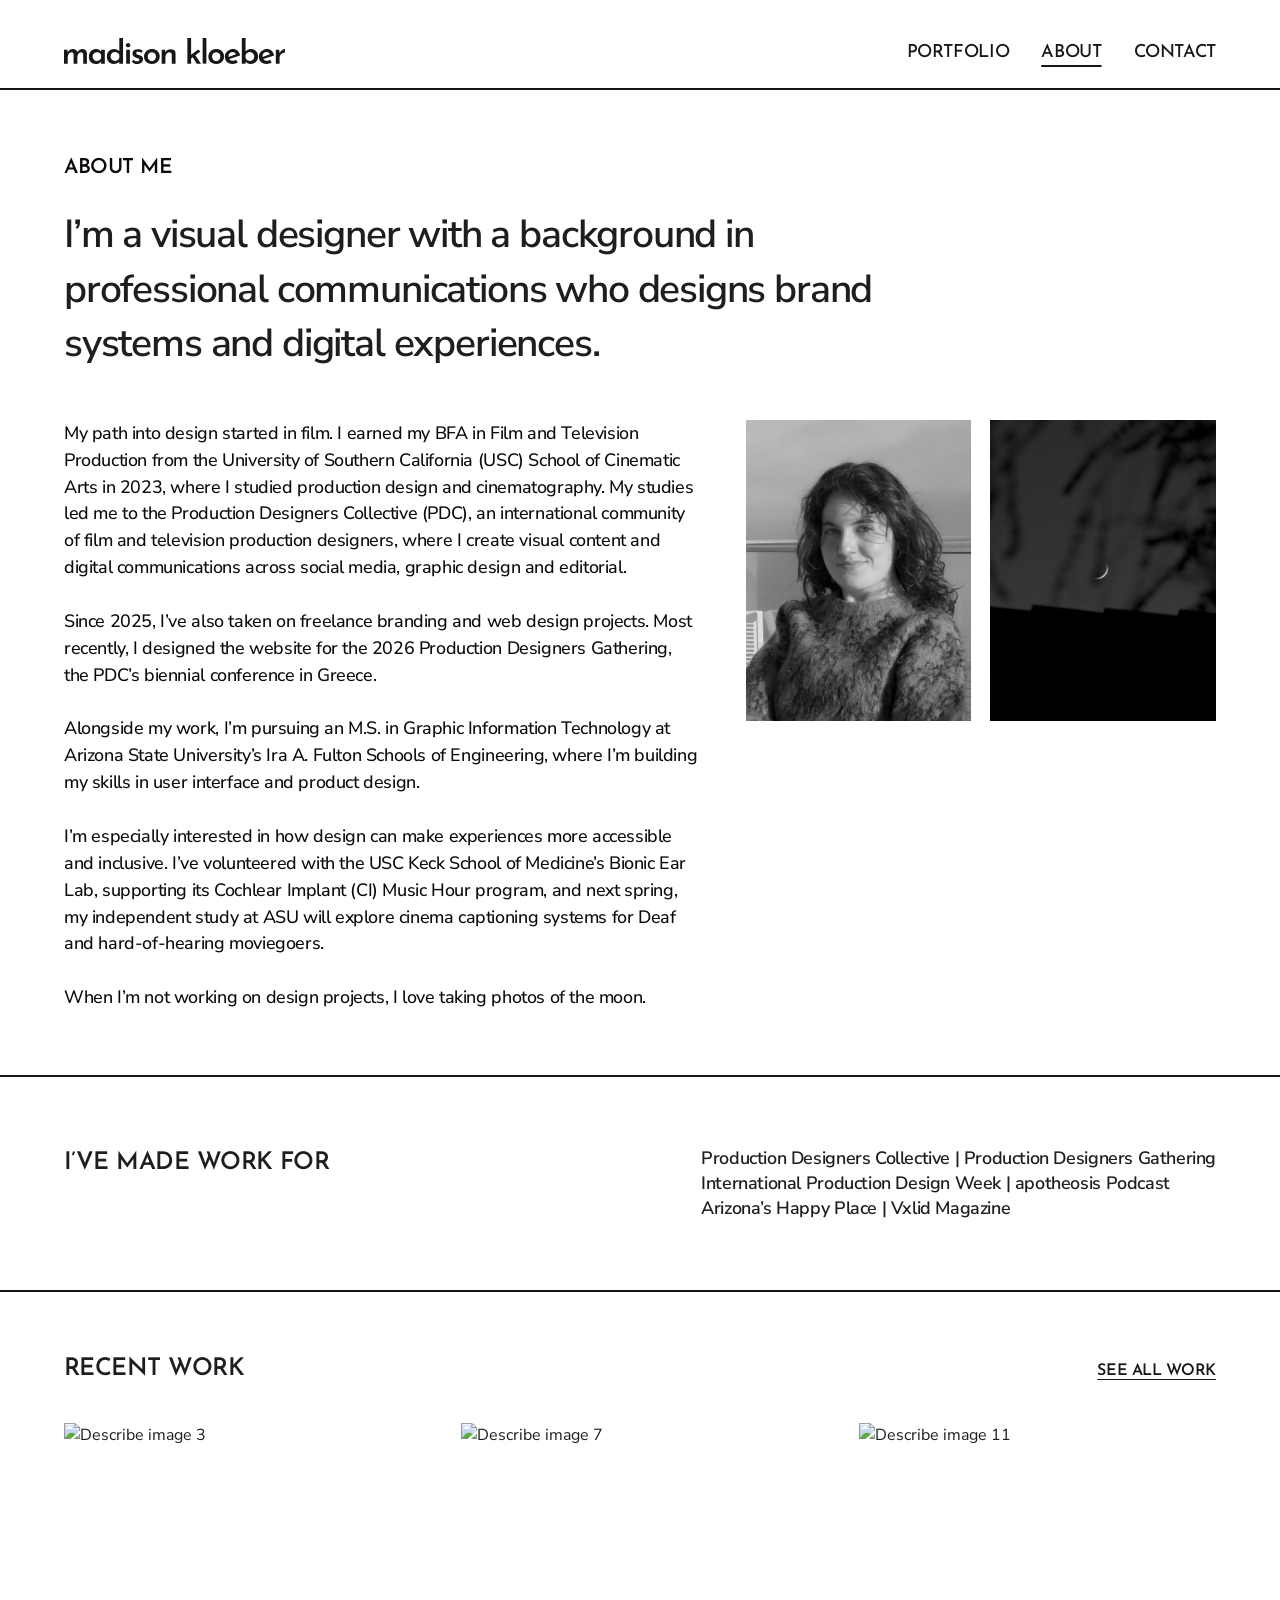
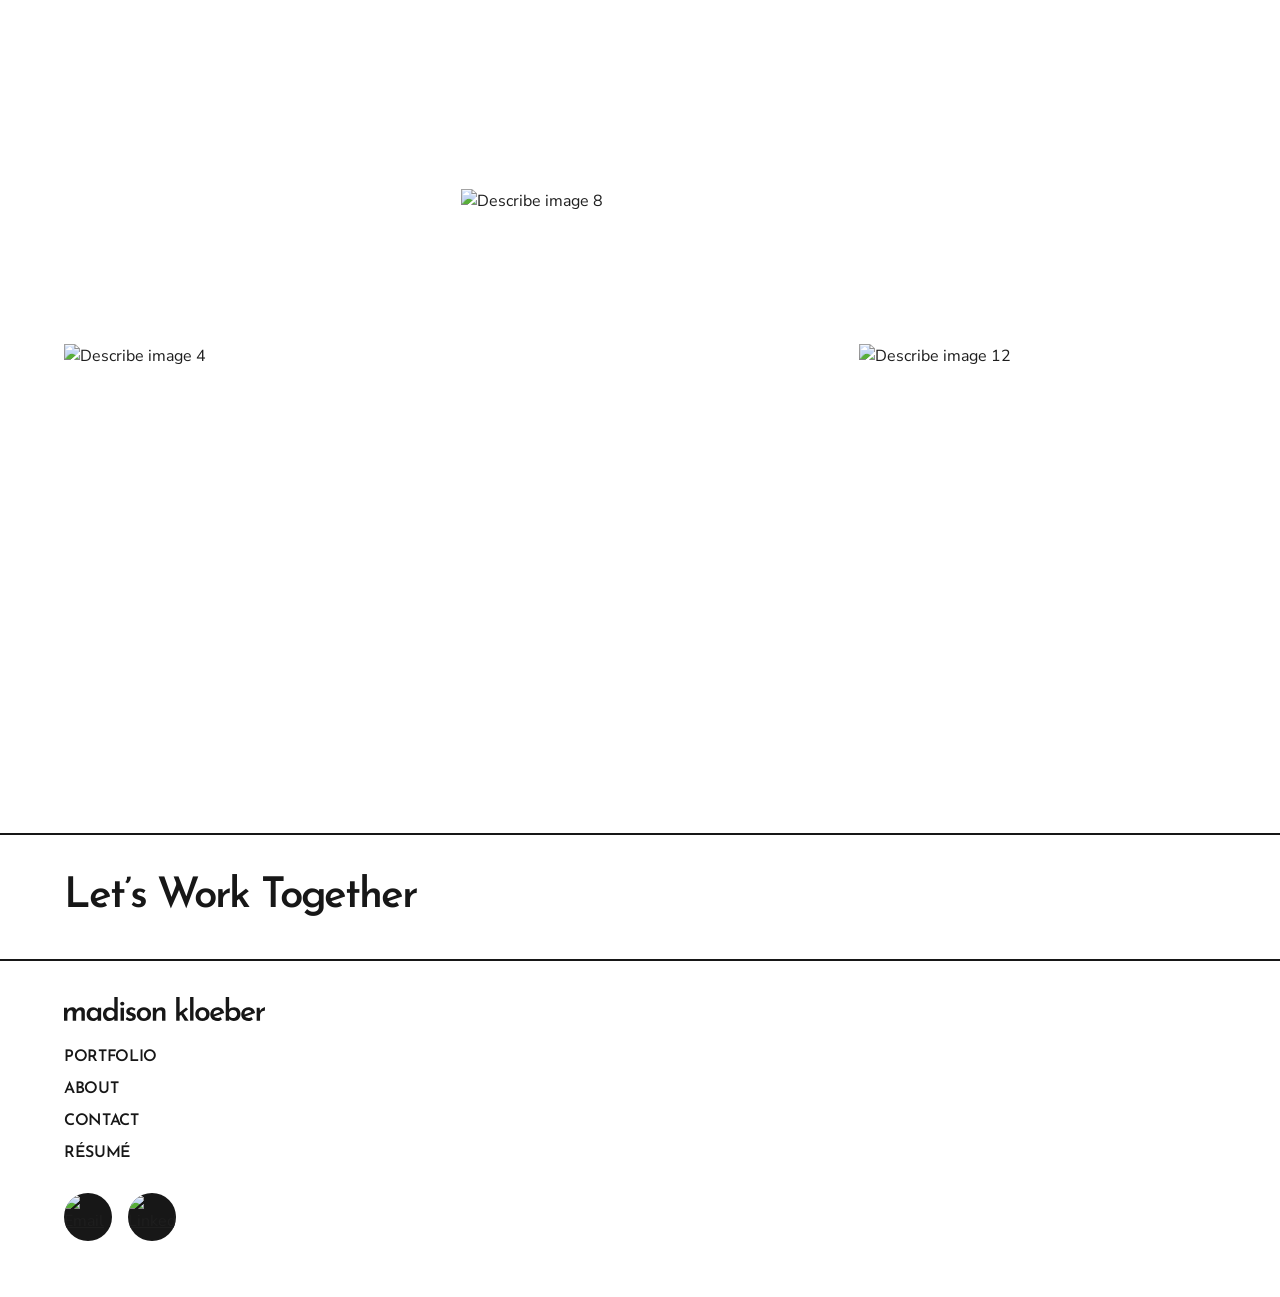
==== about.html @ 770da0a8 "html and css changes" ====
<!DOCTYPE html>
<html lang="en">
<head>
  <meta charset="UTF-8">
  <meta name="viewport" content="width=device-width, initial-scale=1">
  <title>About | Madison Kloeber</title>
  <meta name="description" content="Madison Kloeber is a visual designer with a background in professional communications who designs brand systems and digital experiences.">
  <link rel="preconnect" href="https://fonts.googleapis.com">
  <link rel="preconnect" href="https://fonts.gstatic.com" crossorigin>
  <link href="https://fonts.googleapis.com/css2?family=Josefin+Sans:wght@500;600;700&family=Nunito+Sans:wght@400;500;600&display=swap" rel="stylesheet">
  <link rel="stylesheet" href="css/style.css">

  <!-- Favicon and app icons -->
  <link rel="icon" type="image/png" href="favicon-package/favicon-96x96.png" sizes="96x96">
  <link rel="icon" type="image/svg+xml" href="favicon-package/favicon.svg">
  <link rel="shortcut icon" href="favicon-package/favicon.ico">
  <link rel="apple-touch-icon" sizes="180x180" href="favicon-package/apple-touch-icon.png">
  <meta name="apple-mobile-web-app-title" content="Madison Kloeber">
  <link rel="manifest" href="favicon-package/site.webmanifest">

  <script src="js/main.js" defer></script>
</head>
<body class="about-page">

  <a class="skip-link" href="#main">Skip to main content</a>

  <!-- HEADER -->
  <header class="site-header">
    <a class="logo" href="index.html">
      <img src="images/logo-dark.svg" alt="Madison Kloeber, home" width="201" height="24">
    </a>

    <nav aria-label="Main">
      <ul class="nav-list" role="list">
        <li><a href="index.html">Portfolio</a></li>
        <li><a href="about.html" aria-current="page">About</a></li>
        <li><a href="contact.html">Contact</a></li>
      </ul>
    </nav>

    <button class="menu-toggle" type="button" aria-label="Open menu" aria-controls="mobile-menu" aria-expanded="false">
      <img src="images/menu.svg" alt="" width="48" height="48">
    </button>
  </header>

  <!-- MOBILE MENU: full-screen overlay opened by .menu-toggle (phone layout only) -->
  <dialog class="menu-overlay" id="mobile-menu" aria-label="Menu" tabindex="-1">
    <div class="menu-overlay__header">
      <a class="logo" href="index.html">
        <img src="images/logo-navy.svg" alt="Madison Kloeber, home" width="201" height="24">
      </a>
      <button class="menu-close" type="button" aria-label="Close menu">
        <img src="images/menu-close-navy.svg" alt="" width="48" height="48">
      </button>
    </div>

    <nav class="menu-overlay__nav" aria-label="Mobile">
      <ul class="menu-overlay__list" role="list">
        <li><a href="index.html">Portfolio</a></li>
        <li><a href="about.html" aria-current="page">About</a></li>
        <li><a href="contact.html">Contact</a></li>
      </ul>
    </nav>

    <div class="site-footer site-footer--menu">
      <a class="logo" href="index.html">
        <img src="images/logo-navy-small.svg" alt="Madison Kloeber, home" width="161" height="19">
      </a>

      <nav aria-label="Menu footer">
        <ul class="footer-list" role="list">
          <li><a href="index.html">Portfolio</a></li>
          <li><a href="about.html">About</a></li>
          <li><a href="contact.html">Contact</a></li>
          <li><a href="resume.pdf">Résumé <span class="visually-hidden">(PDF)</span></a></li>
        </ul>
      </nav>

      <ul class="social" role="list">
        <li>
          <a href="mailto:studio@madisonkloeber.com" rel="noopener">
            <img src="images/icon-mail.svg" alt="Email" width="40" height="40">
          </a>
        </li>
        <li>
          <a href="https://www.linkedin.com/in/madison-kloeber-554b70267" rel="noopener">
            <img src="images/icon-linkedin.svg" alt="LinkedIn" width="40" height="40">
          </a>
        </li>
      </ul>
    </div>
  </dialog>

  <main id="main">

    <!-- ABOUT ME -->
    <section class="about" aria-labelledby="about-heading">
      <div class="about__intro">
        <h1 id="about-heading" class="about__eyebrow">About me</h1>
        <p class="about__lead">I’m a visual designer with a background in professional communications who designs brand systems and digital experiences.</p>
      </div>

      <div class="about__body">
        <div class="about__text">
          <p>My path into design started in film. I earned my BFA in Film and Television Production from the University of Southern California (USC) School of Cinematic Arts in 2023, where I studied production design and cinematography. My studies led me to the Production Designers Collective (PDC), an international community of film and television production designers, where I create visual content and digital communications across social media, graphic design and editorial.</p>

          <p>Since 2025, I’ve also taken on freelance branding and web design projects. Most recently, I designed the website for the 2026 Production Designers Gathering, the PDC’s biennial conference in Greece.</p>

          <p>Alongside my work, I’m pursuing an M.S. in Graphic Information Technology at Arizona State University’s Ira A. Fulton Schools of Engineering, where I’m building my skills in user interface and product design.</p>

          <p>I’m especially interested in how design can make experiences more accessible and inclusive. I’ve volunteered with the USC Keck School of Medicine’s Bionic Ear Lab, supporting its Cochlear Implant (CI) Music Hour program, and next spring, my independent study at ASU will explore cinema captioning systems for Deaf and hard-of-hearing moviegoers.</p>

          <p>When I’m not working on design projects, I love taking photos of the moon.</p>
        </div>

        <div class="about__photos-wrap">
          <ul class="about__photos" role="list">
            <li><img src="images/madison-kloeber.png" alt="Madison Kloeber's portrait" width="600" height="800"></li>
            <li><img src="images/crescent-moon.jpeg" alt="Crescent moon" class="bw-image" width="600" height="800"></li>
          </ul>
        </div>

      </div>
    </section>

    <!-- CLIENTS -->
    <section class="clients" aria-labelledby="clients-heading">
      <h2 id="clients-heading">I’ve made work for</h2>
      <ul class="clients__list" role="list">
        <li>Production Designers Collective <span aria-hidden="true">|</span> Production Designers Gathering</li>
        <li>International Production Design Week <span aria-hidden="true">|</span> apotheosis Podcast</li>
        <li>Arizona’s Happy Place <span aria-hidden="true">|</span> Vxlid Magazine</li>
      </ul>
    </section>

    <!-- RECENT WORK: masonry grid -->
    <section class="gallery" aria-labelledby="recent-work-heading">
      <div class="gallery__head">
        <h2 id="recent-work-heading">Recent Work</h2>
        <a class="gallery__link" href="index.html#additional-work">See all work</a>
      </div>

      <div class="masonry">
        <ul class="masonry__col" role="list">
          <li><img src="images/about-03.jpg" alt="Describe image 3" width="407" height="548" loading="lazy"></li>
          <li><img src="images/about-04.jpg" alt="Describe image 4" width="407" height="428" loading="lazy"></li>
        </ul>

        <ul class="masonry__col" role="list">
          <li><img src="images/about-07.jpg" alt="Describe image 7" width="407" height="371" loading="lazy"></li>
          <li><img src="images/about-08.jpg" alt="Describe image 8" width="407" height="679" loading="lazy"></li>
        </ul>

        <ul class="masonry__col" role="list">
          <li><img src="images/about-11.jpg" alt="Describe image 11" width="407" height="548" loading="lazy"></li>
          <li><img src="images/about-12.jpg" alt="Describe image 12" width="407" height="428" loading="lazy"></li>
        </ul>
      </div>
    </section>

    <!-- CTA -->
    <a class="cta" href="contact.html">Let’s Work Together</a>

  </main>

  <!-- FOOTER -->
  <footer class="site-footer">
    <a class="logo logo--footer" href="index.html">
      <img src="images/logo-dark.svg" alt="Madison Kloeber, home" width="201" height="24">
    </a>

    <nav aria-label="Footer">
      <ul class="footer-list" role="list">
        <li><a href="index.html">Portfolio</a></li>
        <li><a href="about.html">About</a></li>
        <li><a href="contact.html">Contact</a></li>
        <!-- TODO: add resume.pdf to the site root -->
        <li><a href="resume.pdf">Résumé <span class="visually-hidden">(PDF)</span></a></li>
      </ul>
    </nav>

    <ul class="social" role="list">
      <li>
        <a href="mailto:studio@madisonkloeber.com" rel="noopener">
          <img src="images/icon-mail.svg" alt="Email" width="48" height="48">
        </a>
      </li>
      <li>
        <a href="https://www.linkedin.com/in/madison-kloeber-554b70267" rel="noopener">
          <img src="images/icon-linkedin.svg" alt="LinkedIn" width="48" height="48">
        </a>
    </ul>
  </footer>

</body>
</html>
---- css/style.css ----
/* 1. Use a more-intuitive box-sizing model */
*, *::before, *::after {
  box-sizing: border-box;
}

/* 2. Remove default margin */
*:not(dialog) {
  margin: 0;
}

/* 3. Enable keyword animations */
@media (prefers-reduced-motion: no-preference) {
  html {
    interpolate-size: allow-keywords;
  }
}

body {
  /* 4. Increase line-height */
  line-height: 1.5;
  /* 5. Improve text rendering */
  -webkit-font-smoothing: antialiased;
}

/* 6. Improve media defaults */
img, picture, video, canvas, svg {
  display: block;
  max-width: 100%;
}

/* 7. Inherit fonts for form controls */
input, button, textarea, select {
  font: inherit;
}

/* 8. Avoid text overflows */
p, h1, h2, h3, h4, h5, h6 {
  overflow-wrap: break-word;
}

/* 9. Improve line wrapping */
p {
  text-wrap: pretty;
}
h1, h2, h3, h4, h5, h6 {
  text-wrap: balance;
}

/*
  10. Create a root stacking context
*/
#root, #__next {
  isolation: isolate;
}

/* ---------- Tokens ---------- */

:root {
  --main-headings: #171717;
  --heading-dark: #1e1e1e;
  --eyebrow: #0e0a09;
  --placeholder: #ececec;
  --menu-bg: #a2231d;       /* mobile menu overlay: red on Home */
  --menu-fg: #f9f9f9;       /* overlay text, lines and icons */

  --font-head: "Josefin Sans", sans-serif;
  --font-body: "Nunito Sans", sans-serif;

  --pad-x: 64px;   /* side margins (header + footer) */
  --gap: 40px;    /* gutters in all image grids */
  --grid-cols: 3; /* gallery columns; the CTA grid shares them so the two align */

  /*
   SCALE (~0.86 of the 1440 Figma frame): tuned down so the live
   site reads smaller/more polished than the reference design.
   Type and vertical rhythm scale together so proportions hold.
  */

  /*
   Tracking: Figma uses negative letter-spacing throughout
   (compressed type). Standard = -0.022em; nav -0.02em;
   hero title -0.03em; CTA -0.05em.
  */
}

/* Mobile menu colour scheme per page (brand palette) */
.about-page   { --menu-bg: #e178c0; --menu-fg: #342c57; }   /* pink, navy */
.contact-page { --menu-bg: #786749; --menu-fg: #f9f9f9; }   /* green, white */
.case-page    { --menu-bg: #e2af49; --menu-fg: #342c57; }   /* gold, navy */

/* ---------- Base ---------- */
body {
  font-family: var(--font-body);
  color: var(--heading-dark);
  background: #fff;
}

ul { list-style: none; padding: 0; }
a { color: inherit; }
img { height: auto; }

:focus-visible {
  outline: 3px solid var(--main-headings);
  outline-offset: 3px;
}

.skip-link {
  position: absolute;
  left: 16px;
  top: -100px;
  padding: 12px 16px;
  background: var(--main-headings);
  color: #fff;
  z-index: 100;
}
.skip-link:focus { top: 16px; }

.visually-hidden {
  position: absolute;
  width: 1px;
  height: 1px;
  overflow: hidden;
  clip-path: inset(50%);
  white-space: nowrap;
}

/* ---------- Header ---------- */
.site-header {
  display: flex;
  justify-content: space-between;
  align-items: flex-end;
  padding: 24px var(--pad-x);
  border-bottom: 2px solid var(--main-headings);
}
/* Logo box keeps the header height; the lettering sits on its bottom edge */
.site-header .logo { display: flex; align-items: flex-end; height: 40px; }
.site-header .logo img { width: 221px; }

.nav-list { display: flex; gap: 32px; }
.nav-list a {
  font-family: var(--font-head);
  font-size: clamp(0.9rem, 1.4vw, 1.29rem);   /* ~20.6px; Figma 24px, scaled 0.86 */
  font-weight: 500;
  line-height: 1;
  letter-spacing: -0.02em;        /* -0.41px @20.6px */
  text-transform: uppercase;
  color: var(--main-headings);
  text-decoration: none;
}
.nav-list a:hover,
.nav-list a[aria-current="page"] {
  text-decoration: underline;
  text-decoration-thickness: 1.5px;
  text-underline-offset: 8px;
}

/* ---------- Hero ---------- */
/* Text left, image right; stacks with the image on top at 900px and below */
.hero {
  display: grid;
  grid-template-columns: minmax(0, 1fr) minmax(0, 1fr);
  min-height: clamp(480px, 55vw, 790px);
  border-bottom: 2px solid var(--main-headings);
}
.hero__content {
  display: flex;
  flex-direction: column;
  justify-content: center;
  gap: 41px;
  padding: 86px var(--pad-x);
}
.hero__eyebrow {
  font-family: var(--font-head);
  font-size: 1.29rem;           /* ~20.6px; Figma 24px, scaled 0.86 */
  font-weight: 600;
  line-height: 1.4;
  letter-spacing: -0.022em;       /* -0.45px @20.6px */
  text-transform: uppercase;
  color: var(--eyebrow);
}
.hero__intro {
  display: flex;
  flex-direction: column;
  align-items: flex-start;
  gap: 20px;
}

.hero__title {
  font-size: clamp(2rem, 3.05vw, 2.75rem);   /* ~44px; Figma 51.2px, scaled 0.86 */
  font-weight: 600;
  line-height: 1.4;
  letter-spacing: -0.03em;        /* -1.32px @44px */
  color: var(--heading-dark);
}
.hero__line { display: block; }

.tags { display: flex; flex-wrap: wrap; gap: 12.5px; }
.tags a {
  display: block;
  padding: 10px 14.75px;
  border: 1.77px solid #000;
  border-radius: 11.8px;
  font-size: 1.1rem;            /* ~17.6px; Figma 20.64px, scaled 0.86 */
  font-weight: 600;
  line-height: 1;
  letter-spacing: -0.022em;      /* -0.39px @17.6px */
  color: var(--main-headings);
  text-decoration: none;
}
.tags a:hover {
  background: var(--main-headings);
  color: #fff;
}

.hero__text {
  font-size: clamp(1.05rem, 1.5vw, 1.37rem);   /* ~22px; Figma 25.6px, scaled 0.86 */
  font-weight: 600;
  line-height: 1.5;
  letter-spacing: -0.022em;      /* -0.49px @22px */
  color: var(--eyebrow);
  padding-right: 32px;
}

.hero__intro { max-width: 760px; }   /* keeps lines readable when stacked full width */
.hero__image {
  width: 100%;
  height: 100%;
  object-fit: cover;
  background: var(--placeholder);
}

/* ---------- CTA band ---------- */
.cta {
  display: block;
  padding: 41px var(--pad-x);
  color: var(--main-headings);
  text-decoration: none;
}
a.cta,
.cta h2 {
  font-family: var(--font-head);
  font-size: clamp(1.7rem, 3.3vw, 3rem);   /* ~48px; Figma 56px, scaled 0.86 */
  font-weight: 600;
  line-height: 1;
  letter-spacing: -0.05em;        /* -2.4px @48px */
}
a.cta:hover { text-decoration: underline; text-underline-offset: 8px; }

.cta__text {
  max-width: 60ch;
  margin: 20px 0 28px;
  font-size: clamp(1rem, 1.4vw, 1.29rem);   /* ~20.6px */
  font-weight: 600;
  line-height: 1.5;
  letter-spacing: -0.022em;
  color: var(--eyebrow);
}
/* Split CTA: heading in the first gallery column, text and buttons in the rest */
.cta--split {
  display: grid;
  grid-template-columns: repeat(var(--grid-cols), minmax(0, 1fr));
  gap: 24px var(--gap);
  padding: 60px var(--pad-x);
  border-top: 2px solid var(--main-headings);
}
.cta--split .cta__body {
  grid-column: 2 / -1;
  container-type: inline-size;   /* lets the paragraph size itself to this column */
}
.cta--split .cta__text {
  max-width: none;               /* run to the right margin */
  margin-top: 0;
  font-size: clamp(1rem, 2.6cqi, 1.75rem);   /* scales with the column width */
}

.cta__link {
  display: inline-block;
  padding: 14px 24px;
  border: 2px solid var(--main-headings);
  border-radius: 12px;
  font-family: var(--font-head);
  font-size: 1rem;              /* 16px */
  font-weight: 600;
  line-height: 1;
  letter-spacing: -0.022em;
  text-transform: uppercase;
  text-decoration: none;
}
.cta__link:hover {
  background: var(--main-headings);
  color: #fff;
}
.cta__links { display: flex; flex-wrap: wrap; align-items: center; gap: 16px 28px; }
.cta__link--text {
  border-color: transparent;
  padding-inline: 0;
  text-decoration: underline;
  text-underline-offset: 4px;
}
.cta__link--text:hover { background: none; color: inherit; text-decoration-thickness: 2px; }

/* ---------- Work sections ---------- */
.featured-work > h2,
.additional-work > h2 {
  padding: 60px var(--pad-x) 0;
  font-family: var(--font-head);
  font-size: clamp(1.7rem, 3.05vw, 2.75rem);   /* ~44px; Figma 51.2px, scaled 0.86 */
  font-weight: 600;
  line-height: 1.4;
  letter-spacing: -0.03em;
  color: var(--heading-dark);
}
.additional-work { border-top: 2px solid var(--main-headings); }

.work { padding: 60px var(--pad-x) 14px; }
.work:last-child { padding-bottom: 69px; }   /* film; footer draws the divider line */

.work h3 {
  margin-bottom: 34px;
  font-family: var(--font-head);
  font-size: clamp(1.25rem, 1.9vw, 1.7rem);     /* ~27px; Figma 32px, scaled 0.86 */
  font-weight: 600;
  line-height: 1.4;
  letter-spacing: -0.022em;      /* -0.6px @27px */
  text-transform: uppercase;
  color: var(--heading-dark);
}

.featured-work .work h3 { margin-bottom: 16px; }
.work__tag {
  justify-self: start;
  align-self: start;
  width: fit-content;
  margin-bottom: 24px;
  padding: 4px 8px;
  border: 1px solid var(--main-headings);
  border-radius: 6px;
  font-size: 0.8rem;            /* ~13px */
  font-weight: 600;
  line-height: 1;
  letter-spacing: -0.022em;
  color: var(--main-headings);
}

.work__text {
  max-width: 60ch;
  margin-bottom: 20px;
  font-size: clamp(1rem, 1.4vw, 1.29rem);   /* ~20.6px */
  font-weight: 600;
  line-height: 1.5;
  letter-spacing: -0.022em;
  color: var(--eyebrow);
}
.work__link {
  display: inline-block;
  padding: 10px 0;
  font-family: var(--font-head);
  font-size: 1rem;              /* 16px */
  font-weight: 600;
  line-height: 1;
  letter-spacing: -0.022em;
  text-transform: uppercase;
  color: var(--main-headings);
  text-underline-offset: 4px;
}
.work__link:hover { text-decoration-thickness: 2px; }

/* Featured work: cards side by side on desktop */
@media (min-width: 901px) {
  .featured-work {
    display: grid;
    grid-template-columns: repeat(3, minmax(0, 1fr));
    column-gap: var(--gap);
    padding: 0 var(--pad-x);
  }
  .featured-work > h2 { grid-column: 1 / -1; padding-inline: 0; }
  /* Subgrid rows line up heading, tag, text and link/note across cards */
  .featured-work .work {
    display: grid;
    grid-row: span 4;
    grid-template-rows: subgrid;
    align-items: start;
    padding: 40px 0 69px;
  }
  .featured-work .work__link { justify-self: start; }
  .featured-work .work > :last-child { align-self: baseline; }   /* link text and "Coming soon" share a baseline */
}

.work img {
  width: 100%;
  background: var(--placeholder);
}

/* Additional work: filterable grid */
.additional-work { padding-bottom: 69px; }
.filters {
  display: flex;
  flex-wrap: wrap;
  gap: 10px;
  padding: 32px var(--pad-x) 0;
}
.filters[hidden] { display: none; }
.filters__btn {
  padding: 8px 14px;
  border: 1.5px solid var(--main-headings);
  border-radius: 10px;
  background: none;
  font-size: 1rem;
  font-weight: 600;
  line-height: 1;
  letter-spacing: -0.022em;
  color: var(--main-headings);
  cursor: pointer;
}
.filters__btn:hover { background: var(--placeholder); }
.filters__btn[aria-pressed="true"] {
  background: var(--main-headings);
  color: #fff;
}
.work-grid {
  display: grid;
  grid-template-columns: repeat(var(--grid-cols), minmax(0, 1fr));
  gap: var(--gap);
  padding: 40px var(--pad-x) 0;
}
.work-grid__img {
  aspect-ratio: 4 / 3;
  background: var(--placeholder);
}
.work-grid__caption {
  margin-top: 12px;
  font-size: 1rem;
  font-weight: 600;
  letter-spacing: -0.022em;
  color: var(--eyebrow);
}

/* Masonry: three independent columns */
.masonry {
  display: flex;
  align-items: flex-start;
  gap: var(--gap);
}
.masonry__col {
  flex: 1;
  min-width: 0;
  display: flex;
  flex-direction: column;
  gap: var(--gap);
}

/* Even grids */
.grid { display: grid; gap: var(--gap); }
.grid--3col { grid-template-columns: repeat(3, 1fr); }
.grid--2col {grid-template-columns: repeat(2, 1fr);} 

/* ---------- About page ---------- */
.about {
  border-bottom: 2px solid var(--main-headings);
  display: flex;
  flex-direction: column;
  gap: 48px;
  padding: 64px var(--pad-x);
}
.about__intro {
  display: flex;
  flex-direction: column;
  gap: 25px;
}
.about__eyebrow {
  font-family: var(--font-head);
  font-size: 1.29rem;           /* ~20.6px; Figma 24px, scaled 0.86 */
  font-weight: 600;
  line-height: 1.4;
  letter-spacing: -0.022em;       /* -0.45px @20.6px */
  text-transform: uppercase;
  color: var(--eyebrow);
}
.about__lead {
  font-size: clamp(1.7rem, 3.05vw, 2.75rem);   /* ~44px; Figma 51.2px, scaled 0.86 */
  font-weight: 600;
  line-height: 1.4;
  letter-spacing: -0.03em;        /* -1.32px @44px */
  color: var(--heading-dark);
  padding-right: 320px;
}
.about__body {
  display: grid;
  grid-template-columns: minmax(0, min(46rem, 55%)) minmax(0, 1fr);  /* text capped, photos take the rest */
  gap: 48px;
  align-items: start;
}
.about__text {
  font-family: var(--font-body);
  font-weight: 500;
  font-size: clamp(1rem, 1.4vw, 1.29rem);
  line-height: 1.5;
  letter-spacing: -0.022em;
  color: var(--eyebrow);
}
.about__text p { margin-bottom: 1.5em; }
.about__text p:last-child { margin-bottom: 0; }

.about__photos-wrap {
  position: sticky;      /* photos stay in view while the long text scrolls */
  top: 24px;
}
.about__photos {
  display: grid;
  grid-template-columns: 1fr 1fr;
  gap: clamp(12px, 1.5vw, 24px);
  margin: 0;
  padding: 0;
  list-style: none;
}
.about__photos li { aspect-ratio: 3 / 4; }
.about__photos img { width: 100%; height: 100%; object-fit: cover; }
.bw-image { filter: grayscale(100%); }

/* Clients band */
.clients {
  border-bottom: 2px solid var(--main-headings);
  display: flex;
  justify-content: space-between;
  align-items: flex-start;
  gap: 48px;
  padding: 69px var(--pad-x);
}
.clients h2 {
  font-family: var(--font-head);
  font-weight: 600;
  font-size: clamp(1.25rem, 1.9vw, 1.7rem);   /* ~27px */
  line-height: 1.4;
  letter-spacing: -0.022em;
  text-transform: uppercase;
  color: var(--heading-dark);
  margin: 0;
  flex-shrink: 0;
}
.clients__list {
  display: flex;
  flex-direction: column;
  font-family: var(--font-body);
  font-weight: 600;
  font-size: clamp(1rem, 1.4vw, 1.29rem);   /* ~20.6px */
  line-height: 1.4;
  letter-spacing: -0.022em;
  color: var(--heading-dark);
}
.clients__list li { margin: 0; }

/* About gallery: recent work, linking to the full gallery */
.gallery {
  padding: 60px var(--pad-x) 48px;
}
.gallery__head {
  display: flex;
  flex-wrap: wrap;
  justify-content: space-between;
  align-items: baseline;
  gap: 12px 32px;
  margin-bottom: 34px;
}
.gallery h2 {
  font-family: var(--font-head);
  font-weight: 600;
  font-size: clamp(1.25rem, 1.9vw, 1.7rem);   /* ~27px */
  line-height: 1.4;
  letter-spacing: -0.022em;
  text-transform: uppercase;
  color: var(--heading-dark);
}
.gallery__link {
  display: inline-block;
  padding: 10px 0;
  font-family: var(--font-head);
  font-size: 1rem;              /* 16px */
  font-weight: 600;
  line-height: 1;
  letter-spacing: -0.022em;
  text-transform: uppercase;
  color: var(--main-headings);
  text-underline-offset: 4px;
}
.gallery__link:hover { text-decoration-thickness: 2px; }

/* About CTA: the design draws a top border (the portfolio band has none). */
.about-page .cta {
  border-top: 2px solid var(--main-headings);
}

/* ---------- Case study page ---------- */
.case-hero {
  display: flex;
  flex-direction: column;
  align-items: flex-start;
  gap: 20px;
  padding: 72px var(--pad-x) 60px;
}
.case-hero__back {
  display: inline-block;
  padding: 10px 0;
  font-family: var(--font-head);
  font-size: 1rem;              /* 16px */
  font-weight: 600;
  line-height: 1;
  letter-spacing: -0.022em;
  text-transform: uppercase;
  color: var(--main-headings);
  text-underline-offset: 4px;
}
.case-hero__back::before { content: "← " / ""; }
.case-hero__title {
  font-size: clamp(2rem, 3.05vw, 2.75rem);   /* ~44px, matches hero title */
  font-weight: 600;
  line-height: 1.4;
  letter-spacing: -0.03em;
  color: var(--heading-dark);
}
.case-hero .work__tag { margin-bottom: 0; }
.case-hero__summary {
  max-width: 60ch;
  font-size: clamp(1.05rem, 1.5vw, 1.37rem);   /* ~22px, matches hero text */
  font-weight: 600;
  line-height: 1.5;
  letter-spacing: -0.022em;
  color: var(--eyebrow);
}
.case-meta {
  display: grid;
  grid-template-columns: repeat(4, minmax(0, 1fr));
  gap: 24px var(--gap);
  width: 100%;
  margin: 12px 0;
  padding: 24px 0;
  border-block: 2px solid var(--main-headings);
}
.case-meta dt {
  margin-bottom: 6px;
  font-family: var(--font-head);
  font-size: 0.9rem;
  font-weight: 600;
  letter-spacing: -0.022em;
  text-transform: uppercase;
  color: var(--eyebrow);
}
.case-meta dd {
  font-weight: 600;
  line-height: 1.4;
  color: var(--heading-dark);
}
.case-figure {
  aspect-ratio: 16 / 9;
  margin: 0 var(--pad-x);
  background: var(--placeholder);
}
.case-section {
  display: grid;
  grid-template-columns: minmax(0, 1fr) minmax(0, 2fr);
  gap: var(--gap);
  padding: 60px var(--pad-x);
}
.case-section + .case-section { border-top: 2px solid var(--main-headings); }
.case-section h2 {
  font-family: var(--font-head);
  font-size: clamp(1.25rem, 1.9vw, 1.7rem);   /* ~27px, matches project headings */
  font-weight: 600;
  line-height: 1.4;
  letter-spacing: -0.022em;
  text-transform: uppercase;
  color: var(--heading-dark);
}
.case-section h3 {
  margin: 32px 0 12px;
  font-family: var(--font-head);
  font-size: 1.1rem;
  font-weight: 600;
  letter-spacing: -0.022em;
  color: var(--heading-dark);
}
.case-section h3:first-child { margin-top: 0; }
.case-section__body p {
  max-width: 65ch;
  font-size: clamp(1rem, 1.4vw, 1.29rem);   /* ~20.6px */
  font-weight: 600;
  line-height: 1.5;
  letter-spacing: -0.022em;
  color: var(--eyebrow);
}
/* Prototype-only: marks copy still to write */
.case-section__body .case-todo {
  padding: 16px 20px;
  border: 1.5px dashed #767676;
  border-radius: 8px;
  font-size: 1rem;
  font-style: italic;
  color: #555;
}

/* ---------- Contact page ---------- */
.contact-hero {
  border-bottom: 2px solid var(--main-headings);
  padding: 86px var(--pad-x);
}
.contact-hero__inner {
  max-width: 866px;            /* Figma 1007px, scaled 0.86 */
  display: flex;
  flex-direction: column;
  gap: 21px;
}
.contact-hero__head {
  display: flex;
  flex-direction: column;
  gap: 28px;
}
.contact-hero__eyebrow {
  font-family: var(--font-head);
  font-size: 1.29rem;           /* ~20.6px; Figma 24px, scaled 0.86 */
  font-weight: 600;
  line-height: 1.4;
  letter-spacing: -0.022em;       /* -0.45px @20.6px */
  text-transform: uppercase;
  color: var(--eyebrow);
}
.contact-hero__title {
  font-size: clamp(1.7rem, 3.05vw, 2.75rem);   /* ~44px; Figma 51.2px, scaled 0.86 */
  font-weight: 600;
  line-height: 1.4;
  letter-spacing: -0.03em;        /* -1.32px @44px */
  color: var(--heading-dark);
}
.contact-hero__text {
  font-size: clamp(1rem, 1.4vw, 1.29rem);   /* ~20.6px; Figma 24px, scaled 0.86 */
  font-weight: 500;
  line-height: 1.5;
  letter-spacing: -0.022em;
  color: var(--eyebrow);
  max-width: 720px;
}
.contact-hero__text a { text-underline-offset: 4px; }
.contact-hero__links { display: flex; flex-wrap: wrap; gap: 8px 28px; }
.contact-hero__links a {
  display: inline-block;
  padding: 10px 0;
  font-family: var(--font-head);
  font-size: 1rem;              /* 16px */
  font-weight: 600;
  line-height: 1;
  letter-spacing: -0.022em;
  text-transform: uppercase;
  color: var(--main-headings);
  text-underline-offset: 4px;
}
.contact-hero__links a:hover { text-decoration-thickness: 2px; }

/* Same column grid as the homepage gallery/CTA: heading in column 1, form in the rest */
.collaborate {
  display: grid;
  grid-template-columns: repeat(var(--grid-cols), minmax(0, 1fr));
  align-items: start;
  gap: 32px var(--gap);
  padding: 69px var(--pad-x) 41px;
}
.collaborate__heading {
  font-family: var(--font-head);
  font-weight: 600;
  font-size: clamp(1.25rem, 1.9vw, 1.7rem);   /* ~27px */
  line-height: 1.4;
  letter-spacing: -0.022em;
  text-transform: uppercase;
  color: var(--heading-dark);
  margin: 0;
  flex-shrink: 0;
}
.collaborate__form {
  grid-column: 2 / -1;     /* column 2 to the right margin, like the homepage CTA text */
  display: flex;
  flex-direction: column;
  gap: 28px;
}
.collaborate__intro {
  font-size: clamp(1rem, 1.4vw, 1.29rem);   /* ~20.6px */
  font-weight: 600;
  line-height: 1.4;
  letter-spacing: -0.022em;
  color: var(--heading-dark);
}

.contact-form {
  display: flex;
  flex-direction: column;
  gap: 14px;
}
.contact-form__field {
  display: flex;
  flex-direction: column;
  gap: 14px;
}
.contact-form__label {
  font-size: clamp(1rem, 1.4vw, 1.29rem);   /* ~20.6px */
  font-weight: 600;
  line-height: 1.4;
  letter-spacing: -0.022em;
  color: var(--heading-dark);
}
.contact-form input,
.contact-form textarea {
  width: 100%;
  background: #e4e4e4;
  border: none;
  border-radius: 0;
  padding: 14px;
  font-family: var(--font-body);
  font-weight: 400;
  font-size: clamp(1rem, 1.4vw, 1.29rem);   /* ~20.6px */
  line-height: 1.4;
  letter-spacing: -0.022em;
  color: var(--heading-dark);
  box-sizing: border-box;
}
.contact-form textarea {
  min-height: 309px;      /* Figma 359px, scaled 0.86 */
  resize: vertical;
}
.contact-form input::placeholder,
.contact-form textarea::placeholder {
  color: var(--heading-dark);
  opacity: 1;             /* Figma renders placeholder text at full strength */
}

.contact-form__submit {
  display: inline-flex;
  align-items: center;
  justify-content: center;
  height: 41px;           /* Figma 48px, scaled 0.86 */
  padding: 7px 28px;      /* Figma py-8 px-32, scaled 0.86 */
  background: #0e0a09;
  color: #fff;
  font-family: var(--font-body);
  font-weight: 600;
  font-size: clamp(1rem, 1.4vw, 1.29rem);   /* ~20.6px */
  line-height: 1.4;
  letter-spacing: -0.022em;
  border: none;
  border-radius: 7px;     /* Figma 8px, scaled 0.86 */
  cursor: pointer;
}
.contact-form__submit:hover { opacity: 0.85; }

/* ---------- Footer ---------- */
.site-footer {
  display: flex;
  flex-direction: column;
  align-items: flex-start;
  padding: 24px var(--pad-x) 56px;
  border-top: 2px solid var(--main-headings);
}
.site-footer .logo {
  display: flex;
  align-items: center;
  height: 48px;
}
.site-footer .logo img { width: 201px; }
.site-footer nav { margin-top: 8px; }      /* logo → links */
.site-footer .social { margin-top: 24px; } /* links → social */

.footer-list a {
  display: flex;
  align-items: center;
  height: 32px;
  font-family: var(--font-head);
  font-size: 1rem;              /* 16px */
  font-weight: 600;
  line-height: 1;
  letter-spacing: -0.022em;      /* -0.352px @16px */
  text-transform: uppercase;
  text-box: trim-both cap alphabetic;   /* centres the caps in the row, as in Figma */
  color: var(--main-headings);
  text-decoration: none;
}
.footer-list a:hover { text-decoration: underline; text-underline-offset: 4px; }

.social { display: flex; gap: 16px; }
.social a { display: block; }
.social img {
  width: 48px;
  height: 48px;
  border-radius: 50%;
  background: var(--main-headings);
}

/* ---------- Tablet ---------- */
@media (max-width: 900px) {
  :root { --pad-x: 32px; --gap: 24px; }

  .hero { grid-template-columns: minmax(0, 1fr); min-height: 0; }
  .hero__image { order: -1; height: clamp(327px, 50vw, 450px); }
  .hero__content { padding: 56px var(--pad-x); gap: 32px; }
  .work { padding-top: 56px; }
  .about__lead { padding-right: 160px; }

  .contact-hero { padding: 56px var(--pad-x); }
  .contact-hero__inner { max-width: none; }

  .about__body { grid-template-columns: 1fr; gap: 32px; }
  .about__photos-wrap { position: static; }

  .case-meta { grid-template-columns: repeat(2, minmax(0, 1fr)); }
  .case-section { grid-template-columns: 1fr; gap: 24px; padding-block: 48px; }
}

/* ---------- Mobile menu ---------- */
.menu-toggle,
.menu-close {
  display: none;
  background: none;
  border: none;
  cursor: pointer;
  padding: 0;
  line-height: 0;
}

/* Full-screen overlay (a modal <dialog>: traps focus, closes on Escape) */
.menu-overlay {
  width: 100%;
  max-width: none;
  height: 100dvh;
  max-height: none;
  padding: 0;
  border: 0;
  background: var(--menu-bg);
  color: var(--menu-fg);
}
.menu-overlay[open] { display: flex; flex-direction: column; }
.menu-overlay::backdrop { background: var(--menu-bg); }
.menu-overlay :focus-visible { outline-color: var(--menu-fg); }
.menu-overlay:focus { outline: none; }   /* focus lands on the panel when it opens; no ring needed there */
body:has(.menu-overlay[open]) { overflow: hidden; }

.menu-overlay__header {
  display: flex;
  align-items: center;
  justify-content: space-between;
  padding: 16px var(--pad-x) 23px;   /* matches the phone site header */
  border-bottom: 2px solid var(--menu-fg);
}
/* Same logo box as the phone site header, so nothing shifts when the menu opens */
.menu-overlay__header .logo { display: flex; align-items: center; height: 48px; }
.menu-overlay__header .logo img { width: 201px; }
.menu-close { display: block; width: 48px; height: 48px; }

.menu-overlay__nav,
.menu-overlay__list {
  display: flex;
  flex: 1;
  flex-direction: column;
}
.menu-overlay__list li:not(:last-child) { border-bottom: 2px solid var(--menu-fg); }
.menu-overlay__list li:last-child { flex: 1; }
.menu-overlay__list a {
  display: block;
  padding: 20px 16px;
  font-family: var(--font-head);
  font-size: 48px;
  font-weight: 700;
  line-height: 1;
  letter-spacing: -0.022em;       /* -1.056px @48px */
  text-transform: uppercase;
  text-box: trim-both cap alphabetic;
  color: inherit;
  text-decoration: none;
}
.menu-overlay__list a:hover {
  text-decoration: underline;
  text-decoration-thickness: 2px;
  text-underline-offset: 6px;
}

/* Footer inside the overlay: the site footer in the page's menu colours */
.site-footer--menu { border-top-color: var(--menu-fg); }
.site-footer--menu .footer-list a { color: inherit; }
.site-footer--menu .social img { background: var(--menu-fg); }

/* Desktop and tablet never show the overlay */
@media (min-width: 641px) {
  .menu-overlay[open] { display: none; }
}

/* ---------- Phone ---------- */
@media (max-width: 640px) {
  :root { --pad-x: 24px; --gap: 10px; --grid-cols: 2; }

  .site-header { flex-wrap: wrap; gap: 12px; align-items: center; padding: 16px var(--pad-x) 23px; }
  .site-header .logo { margin-right: auto; height: 48px; align-items: center; }
  .site-header .logo img { width: 201px; }
  .menu-toggle { display: block; width: 48px; height: 48px; }
  .site-header nav { display: none; }   /* links move into the overlay */

  /* Hero: image on top, content below */
  .hero__content { padding: 40px var(--pad-x) 33px; gap: 24px; }
  .hero__eyebrow,
  .tags,
  .hero__text { max-width: none; margin: 0; text-align: left; }
  .hero__intro { align-items: flex-start; gap: 10px; }
  .tags { gap: 10px; }
  .tags a { font-size: 14px; padding: 8px 10px; border-width: 1.2px; border-radius: 8px; }
  .hero__text { padding-right: 0; font-size: 20px; letter-spacing: -0.44px; }

  /* CTA */
  .cta { padding: 32px var(--pad-x); }
  a.cta,
  .cta h2 { font-size: 35.84px; line-height: normal; letter-spacing: -1.792px; }

  /* Work: keep 2-column masonry on phone */
  .work { padding: 40px var(--pad-x) 26px; }
  .featured-work > h2,
  .additional-work > h2 { padding-top: 40px; font-size: 32px; }
  .work h3 { font-size: 20px; letter-spacing: -0.44px; margin-bottom: 24px; }
  .masonry { flex-direction: row; align-items: flex-start; }
  .masonry--2 {
    display: block;
    column-count: 2;
    column-gap: var(--gap);}
  .masonry--2 .masonry__col { display: contents; }  /* flatten the 3 wrappers */
  .masonry--2 img {
    margin-bottom: var(--gap);
    break-inside: avoid;}
  .grid--3col,
  .grid--2col { grid-template-columns: 1fr; }

  /* Additional work + case study */
  .work-grid { padding-top: 24px; }
  .cta--split { padding-block: 40px; }
  .cta--split .cta__body { grid-column: 1 / -1; }   /* stacked: two columns are too narrow for the copy */
  .filters { padding-top: 24px; }
  .case-hero { padding: 40px var(--pad-x); }
  .case-section { padding-block: 40px; }

  /* Footer */
  .site-footer .logo { height: 38.4px; }
  .site-footer .logo img { width: 161px; }
  .site-footer .social { margin-top: 32px; }
  .site-footer .social img { width: 40px; height: 40px; }

  /* Other pages */
  .contact-hero { padding: 40px var(--pad-x); }
  .collaborate { padding: 40px var(--pad-x) 32px; }
  .collaborate__form { grid-column: 1 / -1; }   /* stacked, full width */
  .contact-form__submit { width: 100%; }
  .about__lead { padding-right: 0; }
}
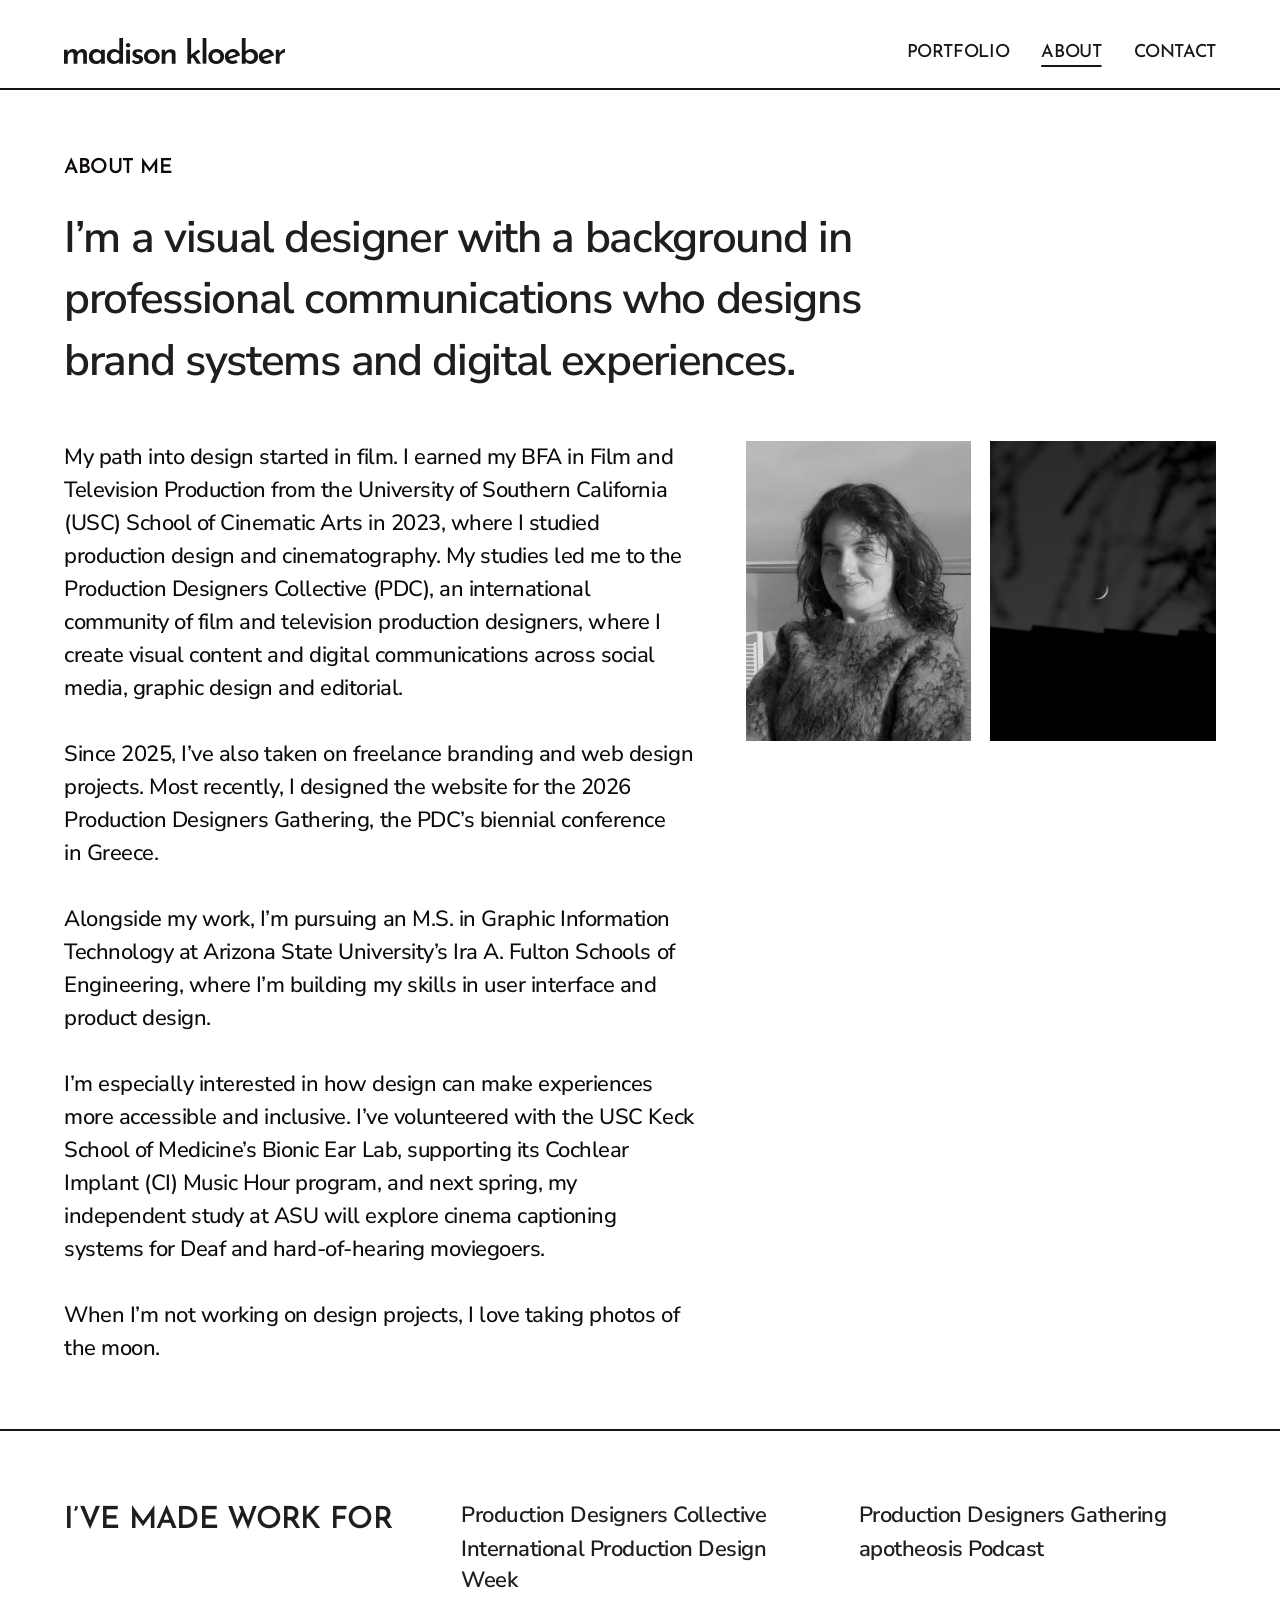
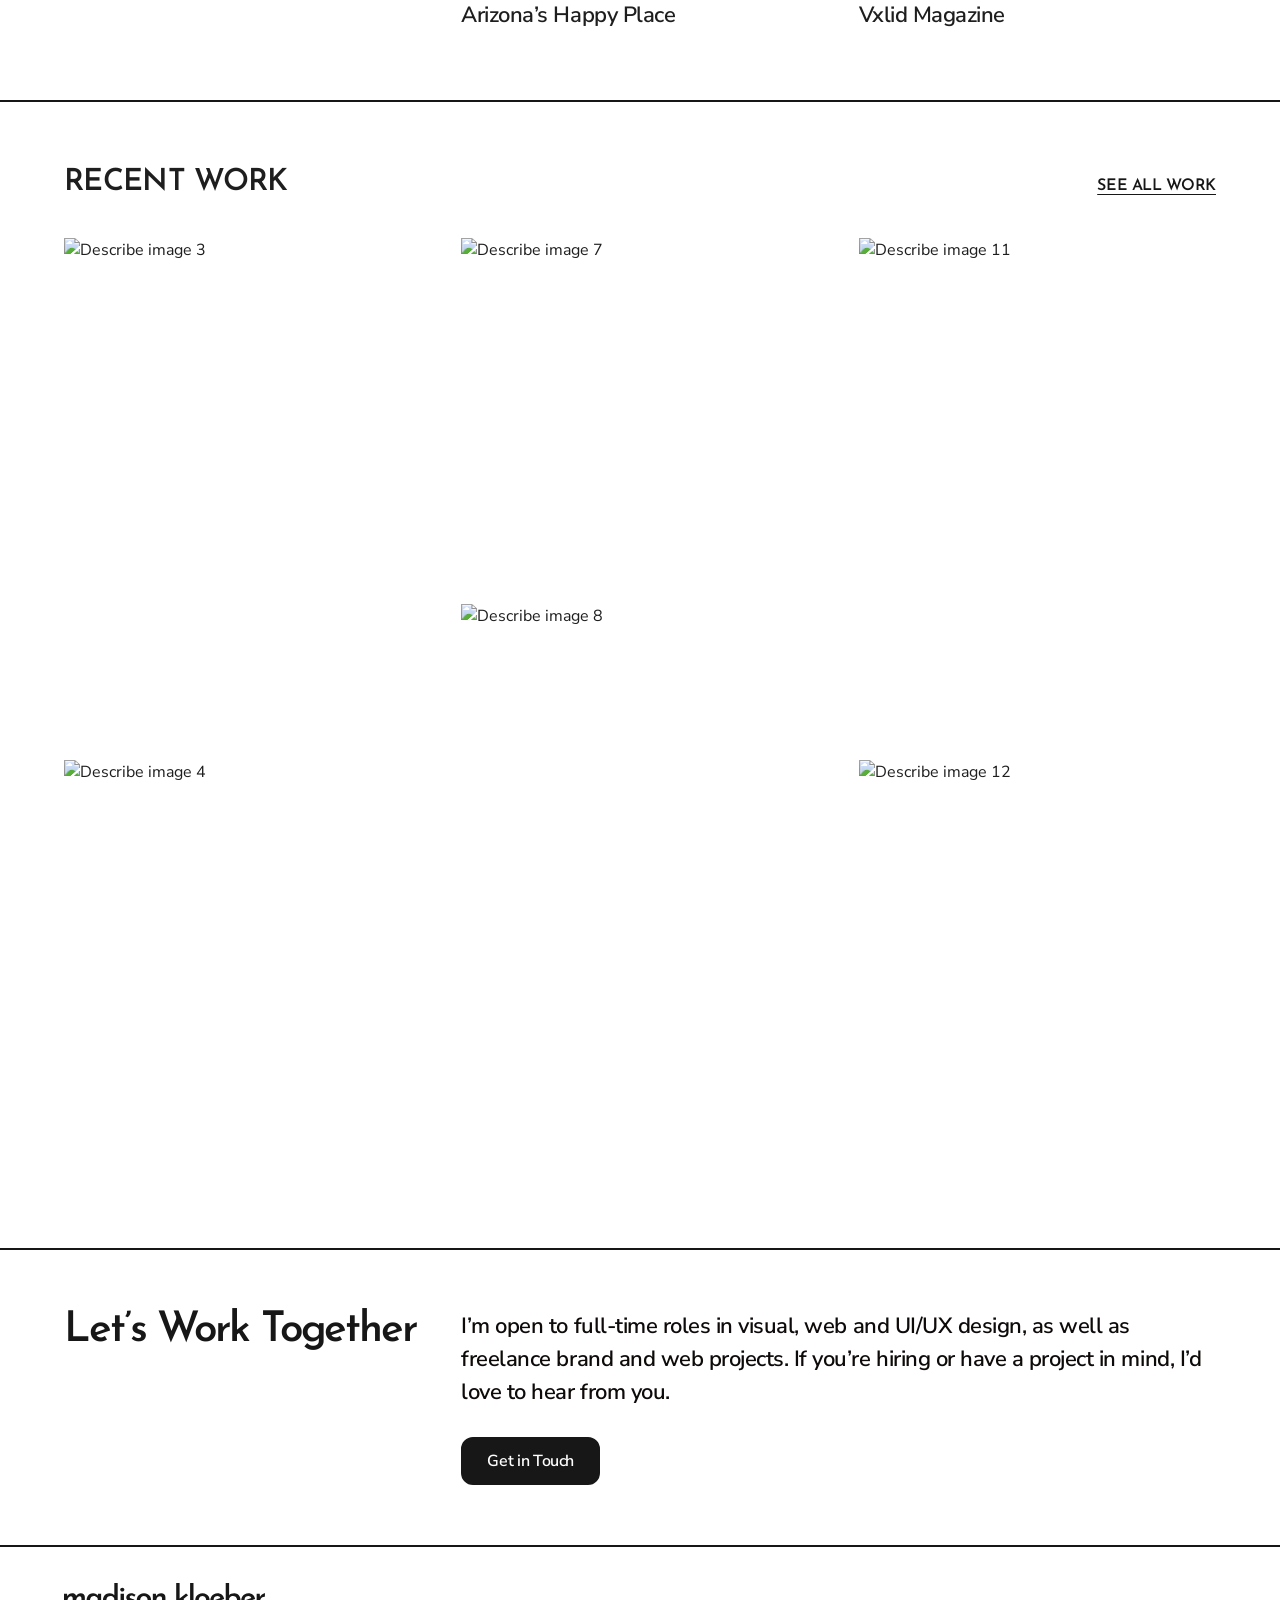
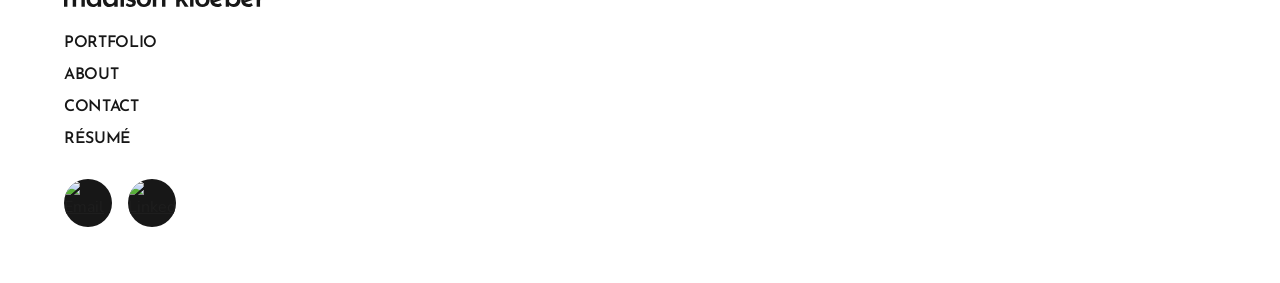
==== commit c78f59ea: "Mobile edits" ====
--- a/about.html
+++ b/about.html
@@ -127,9 +127,12 @@
     <section class="clients" aria-labelledby="clients-heading">
       <h2 id="clients-heading">I’ve made work for</h2>
       <ul class="clients__list" role="list">
-        <li>Production Designers Collective <span aria-hidden="true">|</span> Production Designers Gathering</li>
-        <li>International Production Design Week <span aria-hidden="true">|</span> apotheosis Podcast</li>
-        <li>Arizona’s Happy Place <span aria-hidden="true">|</span> Vxlid Magazine</li>
+        <li>Production Designers Collective</li>
+        <li>Production Designers Gathering</li>
+        <li>International Production Design Week</li>
+        <li>apotheosis Podcast</li>
+        <li>Arizona’s Happy Place</li>
+        <li>Vxlid Magazine</li>
       </ul>
     </section>
 
@@ -140,7 +143,7 @@
         <a class="gallery__link" href="index.html#additional-work">See all work</a>
       </div>
 
-      <div class="masonry">
+      <div class="masonry masonry--2">
         <ul class="masonry__col" role="list">
           <li><img src="images/about-03.jpg" alt="Describe image 3" width="407" height="548" loading="lazy"></li>
           <li><img src="images/about-04.jpg" alt="Describe image 4" width="407" height="428" loading="lazy"></li>
@@ -159,7 +162,15 @@
     </section>
 
     <!-- CTA -->
-    <a class="cta" href="contact.html">Let’s Work Together</a>
+    <section class="cta cta--split" aria-labelledby="cta-heading">
+      <h2 id="cta-heading">Let’s Work Together</h2>
+      <div class="cta__body">
+        <p class="cta__text">I’m open to full-time roles in visual, web and UI/UX design, as well as freelance brand and web projects. If you’re hiring or have a project in mind, I’d love to hear from you.</p>
+        <div class="cta__links">
+          <a class="cta__link" href="contact.html">Get in Touch</a>
+        </div>
+      </div>
+    </section>
 
   </main>
 
--- a/css/style.css
+++ b/css/style.css
@@ -69,6 +69,9 @@
   --pad-x: 64px;   /* side margins (header + footer) */
   --gap: 40px;    /* gutters in all image grids */
   --grid-cols: 3; /* gallery columns; the CTA grid shares them so the two align */
+  --text-lead: clamp(1.25rem, 1rem + 0.5vw, 1.375rem);   /* 20px on phones → 22px wide; hero + work text */
+  --text-h2: clamp(2rem, 1.2rem + 2.2vw, 2.75rem);       /* 32px → 44px; section headings */
+  --text-h3: clamp(1.5rem, 1.1rem + 1vw, 2rem);          /* 24px → 32px; project headings, always below h2 */
 
   /*
    SCALE (~0.86 of the 1440 Figma frame): tuned down so the live
@@ -213,7 +216,7 @@
 }
 
 .hero__text {
-  font-size: clamp(1.05rem, 1.5vw, 1.37rem);   /* ~22px; Figma 25.6px, scaled 0.86 */
+  font-size: var(--text-lead);
   font-weight: 600;
   line-height: 1.5;
   letter-spacing: -0.022em;      /* -0.49px @22px */
@@ -236,7 +239,6 @@
   color: var(--main-headings);
   text-decoration: none;
 }
-a.cta,
 .cta h2 {
   font-family: var(--font-head);
   font-size: clamp(1.7rem, 3.3vw, 3rem);   /* ~48px; Figma 56px, scaled 0.86 */
@@ -244,12 +246,11 @@
   line-height: 1;
   letter-spacing: -0.05em;        /* -2.4px @48px */
 }
-a.cta:hover { text-decoration: underline; text-underline-offset: 8px; }
 
 .cta__text {
   max-width: 60ch;
   margin: 20px 0 28px;
-  font-size: clamp(1rem, 1.4vw, 1.29rem);   /* ~20.6px */
+  font-size: var(--text-lead);   /* matches hero and work text */
   font-weight: 600;
   line-height: 1.5;
   letter-spacing: -0.022em;
@@ -263,14 +264,11 @@
   padding: 60px var(--pad-x);
   border-top: 2px solid var(--main-headings);
 }
-.cta--split .cta__body {
-  grid-column: 2 / -1;
-  container-type: inline-size;   /* lets the paragraph size itself to this column */
-}
+.cta--split h2 { white-space: nowrap; }   /* "Let's Connect" stays on one line */
+.cta--split .cta__body { grid-column: 2 / -1; }
 .cta--split .cta__text {
   max-width: none;               /* run to the right margin */
   margin-top: 0;
-  font-size: clamp(1rem, 2.6cqi, 1.75rem);   /* scales with the column width */
 }
 
 .cta__link {
@@ -278,33 +276,24 @@
   padding: 14px 24px;
   border: 2px solid var(--main-headings);
   border-radius: 12px;
-  font-family: var(--font-head);
+  background: var(--main-headings);   /* filled */
+  color: #fff;
+  font-family: var(--font-body);   /* all buttons use Nunito Sans */
   font-size: 1rem;              /* 16px */
   font-weight: 600;
   line-height: 1;
   letter-spacing: -0.022em;
-  text-transform: uppercase;
   text-decoration: none;
 }
-.cta__link:hover {
-  background: var(--main-headings);
-  color: #fff;
-}
-.cta__links { display: flex; flex-wrap: wrap; align-items: center; gap: 16px 28px; }
-.cta__link--text {
-  border-color: transparent;
-  padding-inline: 0;
-  text-decoration: underline;
-  text-underline-offset: 4px;
-}
-.cta__link--text:hover { background: none; color: inherit; text-decoration-thickness: 2px; }
+.cta__link:hover { opacity: 0.85; }   /* same hover as the Submit button */
+.cta__links { display: flex; flex-wrap: wrap; align-items: center; gap: 16px; }
 
 /* ---------- Work sections ---------- */
 .featured-work > h2,
 .additional-work > h2 {
   padding: 60px var(--pad-x) 0;
   font-family: var(--font-head);
-  font-size: clamp(1.7rem, 3.05vw, 2.75rem);   /* ~44px; Figma 51.2px, scaled 0.86 */
+  font-size: var(--text-h2);
   font-weight: 600;
   line-height: 1.4;
   letter-spacing: -0.03em;
@@ -318,10 +307,10 @@
 .work h3 {
   margin-bottom: 34px;
   font-family: var(--font-head);
-  font-size: clamp(1.25rem, 1.9vw, 1.7rem);     /* ~27px; Figma 32px, scaled 0.86 */
-  font-weight: 600;
-  line-height: 1.4;
-  letter-spacing: -0.022em;      /* -0.6px @27px */
+  font-size: var(--text-h3);
+  font-weight: 600;
+  line-height: 1.4;
+  letter-spacing: -0.022em;
   text-transform: uppercase;
   color: var(--heading-dark);
 }
@@ -345,7 +334,7 @@
 .work__text {
   max-width: 60ch;
   margin-bottom: 20px;
-  font-size: clamp(1rem, 1.4vw, 1.29rem);   /* ~20.6px */
+  font-size: var(--text-lead);
   font-weight: 600;
   line-height: 1.5;
   letter-spacing: -0.022em;
@@ -477,7 +466,7 @@
   color: var(--eyebrow);
 }
 .about__lead {
-  font-size: clamp(1.7rem, 3.05vw, 2.75rem);   /* ~44px; Figma 51.2px, scaled 0.86 */
+  font-size: var(--text-h2);   /* 32px → 44px */
   font-weight: 600;
   line-height: 1.4;
   letter-spacing: -0.03em;        /* -1.32px @44px */
@@ -493,7 +482,7 @@
 .about__text {
   font-family: var(--font-body);
   font-weight: 500;
-  font-size: clamp(1rem, 1.4vw, 1.29rem);
+  font-size: var(--text-lead);   /* same size as Home's paragraphs */
   line-height: 1.5;
   letter-spacing: -0.022em;
   color: var(--eyebrow);
@@ -518,18 +507,19 @@
 .bw-image { filter: grayscale(100%); }
 
 /* Clients band */
+/* Same column grid as Home's gallery/CTA: heading in column 1, list in the rest */
 .clients {
   border-bottom: 2px solid var(--main-headings);
-  display: flex;
-  justify-content: space-between;
-  align-items: flex-start;
-  gap: 48px;
+  display: grid;
+  grid-template-columns: repeat(var(--grid-cols), minmax(0, 1fr));
+  align-items: start;
+  gap: 24px var(--gap);
   padding: 69px var(--pad-x);
 }
 .clients h2 {
   font-family: var(--font-head);
   font-weight: 600;
-  font-size: clamp(1.25rem, 1.9vw, 1.7rem);   /* ~27px */
+  font-size: var(--text-h3);
   line-height: 1.4;
   letter-spacing: -0.022em;
   text-transform: uppercase;
@@ -538,11 +528,13 @@
   flex-shrink: 0;
 }
 .clients__list {
-  display: flex;
-  flex-direction: column;
+  grid-column: 2 / -1;
+  display: grid;
+  grid-template-columns: repeat(2, minmax(0, 1fr));   /* two clients per line; long names wrap in their column */
+  gap: 4px var(--gap);
   font-family: var(--font-body);
   font-weight: 600;
-  font-size: clamp(1rem, 1.4vw, 1.29rem);   /* ~20.6px */
+  font-size: var(--text-lead);
   line-height: 1.4;
   letter-spacing: -0.022em;
   color: var(--heading-dark);
@@ -564,7 +556,7 @@
 .gallery h2 {
   font-family: var(--font-head);
   font-weight: 600;
-  font-size: clamp(1.25rem, 1.9vw, 1.7rem);   /* ~27px */
+  font-size: var(--text-h3);
   line-height: 1.4;
   letter-spacing: -0.022em;
   text-transform: uppercase;
@@ -584,10 +576,8 @@
 }
 .gallery__link:hover { text-decoration-thickness: 2px; }
 
-/* About CTA: the design draws a top border (the portfolio band has none). */
-.about-page .cta {
-  border-top: 2px solid var(--main-headings);
-}
+/* "Let's Work Together" is longer than "Let's Connect": let it wrap within column 1 */
+.about-page .cta--split h2 { white-space: normal; }
 
 /* ---------- Case study page ---------- */
 .case-hero {
@@ -609,9 +599,9 @@
   color: var(--main-headings);
   text-underline-offset: 4px;
 }
-.case-hero__back::before { content: "← " / ""; }
+.case-hero__back::before { content: "←" / ""; margin-right: 0.35em; }
 .case-hero__title {
-  font-size: clamp(2rem, 3.05vw, 2.75rem);   /* ~44px, matches hero title */
+  font-size: var(--text-h2);
   font-weight: 600;
   line-height: 1.4;
   letter-spacing: -0.03em;
@@ -620,7 +610,7 @@
 .case-hero .work__tag { margin-bottom: 0; }
 .case-hero__summary {
   max-width: 60ch;
-  font-size: clamp(1.05rem, 1.5vw, 1.37rem);   /* ~22px, matches hero text */
+  font-size: var(--text-lead);
   font-weight: 600;
   line-height: 1.5;
   letter-spacing: -0.022em;
@@ -630,9 +620,9 @@
   display: grid;
   grid-template-columns: repeat(4, minmax(0, 1fr));
   gap: 24px var(--gap);
-  width: 100%;
-  margin: 12px 0;
-  padding: 24px 0;
+  align-self: stretch;
+  margin: 12px calc(-1 * var(--pad-x));   /* lines run edge to edge… */
+  padding: 24px var(--pad-x);             /* …while the content keeps the page margins */
   border-block: 2px solid var(--main-headings);
 }
 .case-meta dt {
@@ -663,7 +653,7 @@
 .case-section + .case-section { border-top: 2px solid var(--main-headings); }
 .case-section h2 {
   font-family: var(--font-head);
-  font-size: clamp(1.25rem, 1.9vw, 1.7rem);   /* ~27px, matches project headings */
+  font-size: var(--text-h3);
   font-weight: 600;
   line-height: 1.4;
   letter-spacing: -0.022em;
@@ -681,7 +671,7 @@
 .case-section h3:first-child { margin-top: 0; }
 .case-section__body p {
   max-width: 65ch;
-  font-size: clamp(1rem, 1.4vw, 1.29rem);   /* ~20.6px */
+  font-size: var(--text-lead);
   font-weight: 600;
   line-height: 1.5;
   letter-spacing: -0.022em;
@@ -723,14 +713,14 @@
   color: var(--eyebrow);
 }
 .contact-hero__title {
-  font-size: clamp(1.7rem, 3.05vw, 2.75rem);   /* ~44px; Figma 51.2px, scaled 0.86 */
+  font-size: var(--text-h2);   /* 32px → 44px */
   font-weight: 600;
   line-height: 1.4;
   letter-spacing: -0.03em;        /* -1.32px @44px */
   color: var(--heading-dark);
 }
 .contact-hero__text {
-  font-size: clamp(1rem, 1.4vw, 1.29rem);   /* ~20.6px; Figma 24px, scaled 0.86 */
+  font-size: var(--text-lead);   /* 20px → 22px */
   font-weight: 500;
   line-height: 1.5;
   letter-spacing: -0.022em;
@@ -764,7 +754,7 @@
 .collaborate__heading {
   font-family: var(--font-head);
   font-weight: 600;
-  font-size: clamp(1.25rem, 1.9vw, 1.7rem);   /* ~27px */
+  font-size: var(--text-h3);
   line-height: 1.4;
   letter-spacing: -0.022em;
   text-transform: uppercase;
@@ -779,7 +769,7 @@
   gap: 28px;
 }
 .collaborate__intro {
-  font-size: clamp(1rem, 1.4vw, 1.29rem);   /* ~20.6px */
+  font-size: var(--text-lead);
   font-weight: 600;
   line-height: 1.4;
   letter-spacing: -0.022em;
@@ -797,7 +787,7 @@
   gap: 14px;
 }
 .contact-form__label {
-  font-size: clamp(1rem, 1.4vw, 1.29rem);   /* ~20.6px */
+  font-size: var(--text-lead);
   font-weight: 600;
   line-height: 1.4;
   letter-spacing: -0.022em;
@@ -812,7 +802,7 @@
   padding: 14px;
   font-family: var(--font-body);
   font-weight: 400;
-  font-size: clamp(1rem, 1.4vw, 1.29rem);   /* ~20.6px */
+  font-size: var(--text-lead);
   line-height: 1.4;
   letter-spacing: -0.022em;
   color: var(--heading-dark);
@@ -829,23 +819,9 @@
 }
 
 .contact-form__submit {
-  display: inline-flex;
-  align-items: center;
-  justify-content: center;
-  height: 41px;           /* Figma 48px, scaled 0.86 */
-  padding: 7px 28px;      /* Figma py-8 px-32, scaled 0.86 */
-  background: #0e0a09;
-  color: #fff;
-  font-family: var(--font-body);
-  font-weight: 600;
-  font-size: clamp(1rem, 1.4vw, 1.29rem);   /* ~20.6px */
-  line-height: 1.4;
-  letter-spacing: -0.022em;
-  border: none;
-  border-radius: 7px;     /* Figma 8px, scaled 0.86 */
+  align-self: flex-start;   /* looks come from .cta__link */
   cursor: pointer;
 }
-.contact-form__submit:hover { opacity: 0.85; }
 
 /* ---------- Footer ---------- */
 .site-footer {
@@ -941,7 +917,7 @@
   display: flex;
   align-items: center;
   justify-content: space-between;
-  padding: 16px var(--pad-x) 23px;   /* matches the phone site header */
+  padding: 8px var(--pad-x);   /* matches the phone site header */
   border-bottom: 2px solid var(--menu-fg);
 }
 /* Same logo box as the phone site header, so nothing shifts when the menu opens */
@@ -990,7 +966,7 @@
 @media (max-width: 640px) {
   :root { --pad-x: 24px; --gap: 10px; --grid-cols: 2; }
 
-  .site-header { flex-wrap: wrap; gap: 12px; align-items: center; padding: 16px var(--pad-x) 23px; }
+  .site-header { flex-wrap: wrap; gap: 12px; align-items: center; padding: 8px var(--pad-x); }   /* logo centred: 20px above and below */
   .site-header .logo { margin-right: auto; height: 48px; align-items: center; }
   .site-header .logo img { width: 201px; }
   .menu-toggle { display: block; width: 48px; height: 48px; }
@@ -1004,18 +980,17 @@
   .hero__intro { align-items: flex-start; gap: 10px; }
   .tags { gap: 10px; }
   .tags a { font-size: 14px; padding: 8px 10px; border-width: 1.2px; border-radius: 8px; }
-  .hero__text { padding-right: 0; font-size: 20px; letter-spacing: -0.44px; }
+  .hero__text { padding-right: 0; }
 
   /* CTA */
   .cta { padding: 32px var(--pad-x); }
-  a.cta,
   .cta h2 { font-size: 35.84px; line-height: normal; letter-spacing: -1.792px; }
 
   /* Work: keep 2-column masonry on phone */
   .work { padding: 40px var(--pad-x) 26px; }
   .featured-work > h2,
-  .additional-work > h2 { padding-top: 40px; font-size: 32px; }
-  .work h3 { font-size: 20px; letter-spacing: -0.44px; margin-bottom: 24px; }
+  .additional-work > h2 { padding-top: 40px; }
+  .work h3 { margin-bottom: 24px; }
   .masonry { flex-direction: row; align-items: flex-start; }
   .masonry--2 {
     display: block;
@@ -1030,10 +1005,27 @@
 
   /* Additional work + case study */
   .work-grid { padding-top: 24px; }
+  /* Odd number of visible projects: the last one spans both columns (counts only unfiltered tiles) */
+  .work-grid__item:nth-last-child(1 of :not([hidden])):nth-child(odd of :not([hidden])) {
+    grid-column: 1 / -1;
+  }
   .cta--split { padding-block: 40px; }
+  .cta--split h2,
   .cta--split .cta__body { grid-column: 1 / -1; }   /* stacked: two columns are too narrow for the copy */
-  .filters { padding-top: 24px; }
+  /* Filters: an even, full-width row of 44px tap targets */
+  .filters {
+    display: grid;
+    grid-template-columns: repeat(4, minmax(0, 1fr));
+    gap: 8px;
+    padding-top: 24px;
+  }
+  .filters__btn { min-height: 44px; padding: 0 8px; }
+
+  /* Project tags: larger for small screens (still labels, not buttons) */
+  .work__tag { padding: 7px 12px; border-radius: 8px; font-size: 1rem; }   /* 16px */
   .case-hero { padding: 40px var(--pad-x); }
+  .case-hero__back { display: inline-flex; align-items: center; min-height: 44px; padding-block: 0; }   /* 44px tap target */
+  .case-hero .cta__link { align-self: stretch; text-align: center; }   /* full-width button, like Submit */
   .case-section { padding-block: 40px; }
 
   /* Footer */
@@ -1045,7 +1037,17 @@
   /* Other pages */
   .contact-hero { padding: 40px var(--pad-x); }
   .collaborate { padding: 40px var(--pad-x) 32px; }
+  .collaborate__heading,
   .collaborate__form { grid-column: 1 / -1; }   /* stacked, full width */
-  .contact-form__submit { width: 100%; }
+  .contact-form__submit { align-self: stretch; }   /* full width on phones */
+  .contact-hero__links a { display: inline-flex; align-items: center; min-height: 44px; padding-block: 0; }   /* 44px tap targets */
   .about__lead { padding-right: 0; }
+
+  /* About: Home's phone rhythm */
+  .about { padding-block: 40px; gap: 32px; }
+  .clients { padding-block: 40px; }
+  .clients h2,
+  .clients__list { grid-column: 1 / -1; }   /* stacked, full width */
+  .clients__list { grid-template-columns: 1fr; gap: 4px; }   /* one client per line */
+  .gallery { padding-block: 40px; }
 }
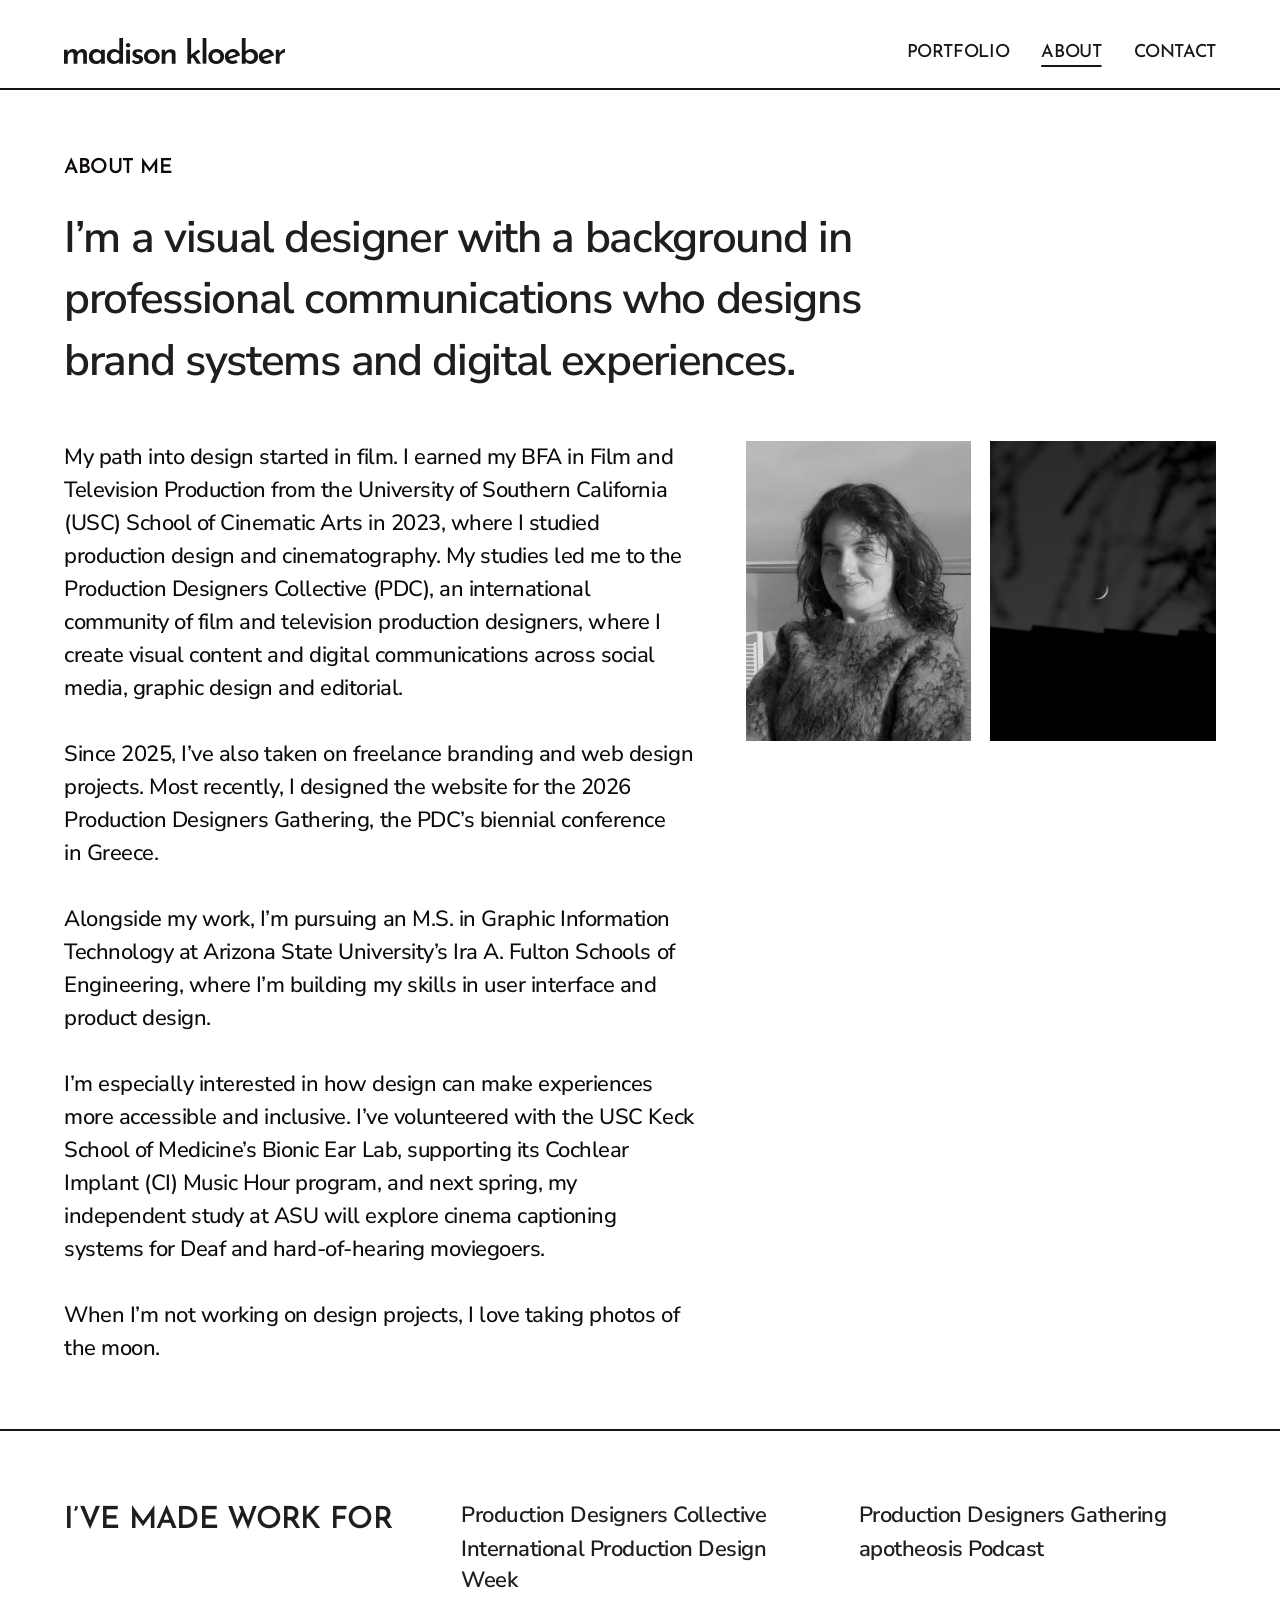
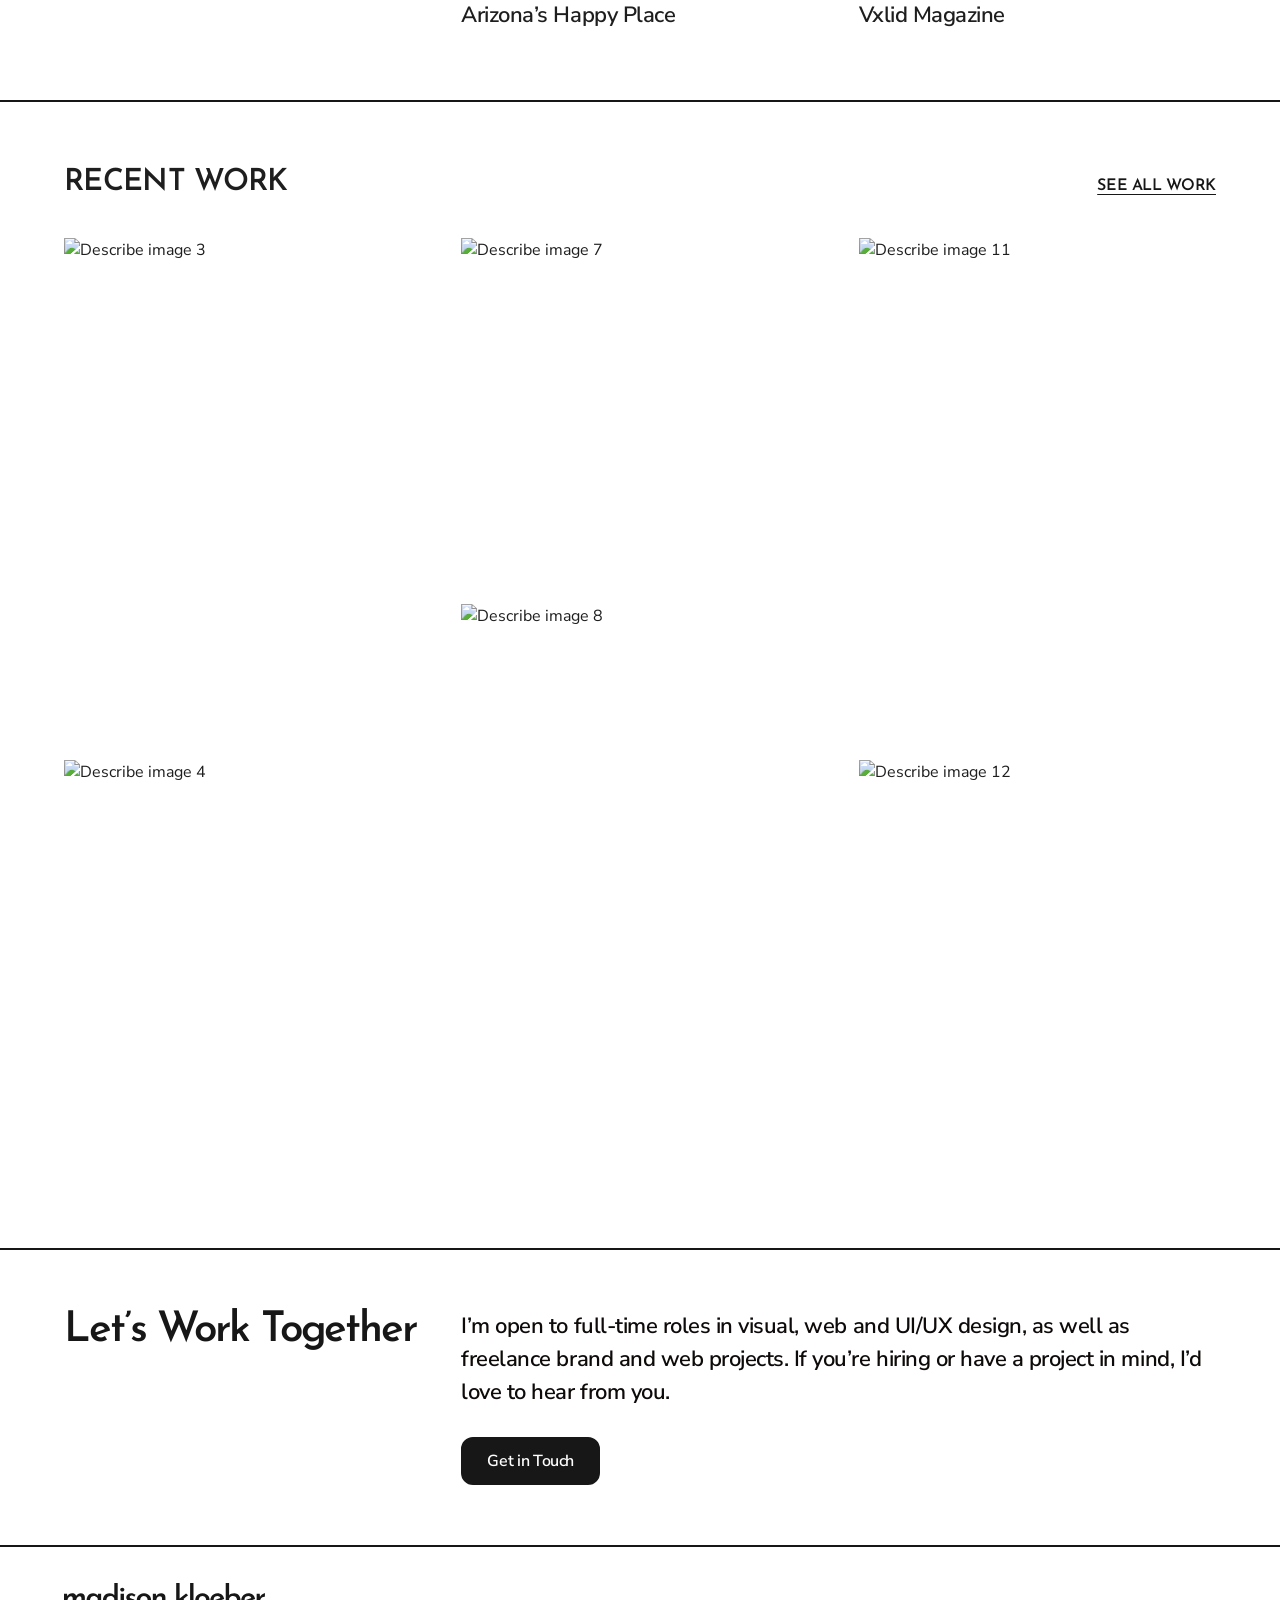
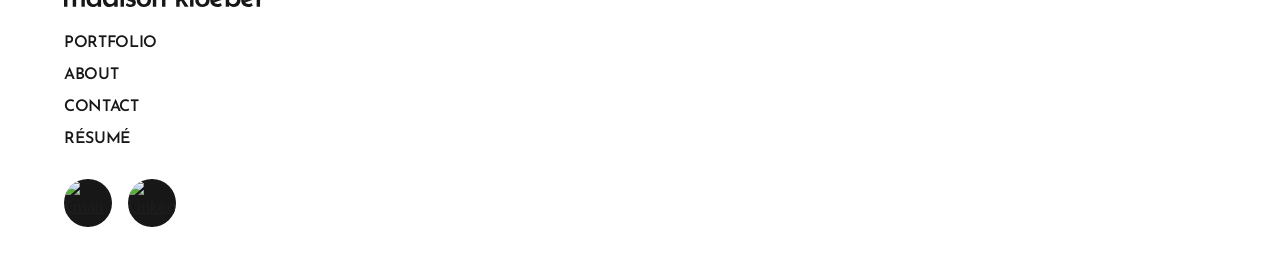
==== commit f0be8dd8: "menu" ====
--- a/about.html
+++ b/about.html
@@ -63,15 +63,8 @@
     </nav>
 
     <div class="site-footer site-footer--menu">
-      <a class="logo" href="index.html">
-        <img src="images/logo-navy-small.svg" alt="Madison Kloeber, home" width="161" height="19">
-      </a>
-
       <nav aria-label="Menu footer">
         <ul class="footer-list" role="list">
-          <li><a href="index.html">Portfolio</a></li>
-          <li><a href="about.html">About</a></li>
-          <li><a href="contact.html">Contact</a></li>
           <li><a href="resume.pdf">Résumé <span class="visually-hidden">(PDF)</span></a></li>
         </ul>
       </nav>
--- a/css/style.css
+++ b/css/style.css
@@ -828,7 +828,7 @@
   display: flex;
   flex-direction: column;
   align-items: flex-start;
-  padding: 24px var(--pad-x) 56px;
+  padding: 24px var(--pad-x) 32px;
   border-top: 2px solid var(--main-headings);
 }
 .site-footer .logo {
@@ -898,10 +898,14 @@
 
 /* Full-screen overlay (a modal <dialog>: traps focus, closes on Escape) */
 .menu-overlay {
+  position: fixed;
+  inset: 0;
   width: 100%;
   max-width: none;
   height: 100dvh;
   max-height: none;
+  overflow: hidden;              /* fixed full-screen panel: never scrolls */
+  overscroll-behavior: contain;
   padding: 0;
   border: 0;
   background: var(--menu-bg);
@@ -911,7 +915,8 @@
 .menu-overlay::backdrop { background: var(--menu-bg); }
 .menu-overlay :focus-visible { outline-color: var(--menu-fg); }
 .menu-overlay:focus { outline: none; }   /* focus lands on the panel when it opens; no ring needed there */
-body:has(.menu-overlay[open]) { overflow: hidden; }
+html:has(.menu-overlay[open]),
+body:has(.menu-overlay[open]) { overflow: hidden; }   /* lock the page behind it (html too, for iOS) */
 
 .menu-overlay__header {
   display: flex;
@@ -935,9 +940,9 @@
 .menu-overlay__list li:last-child { flex: 1; }
 .menu-overlay__list a {
   display: block;
-  padding: 20px 16px;
-  font-family: var(--font-head);
-  font-size: 48px;
+  padding: clamp(12px, 2.3dvh, 20px) 16px;   /* shrink on short screens so everything fits */
+  font-family: var(--font-head);
+  font-size: clamp(32px, 5.5dvh, 48px);
   font-weight: 700;
   line-height: 1;
   letter-spacing: -0.022em;       /* -1.056px @48px */
@@ -953,7 +958,16 @@
 }
 
 /* Footer inside the overlay: the site footer in the page's menu colours */
-.site-footer--menu { border-top-color: var(--menu-fg); }
+/* One compact row: Résumé left, social icons right */
+.site-footer--menu {
+  flex-direction: row;
+  justify-content: space-between;
+  align-items: center;
+  padding-block: 20px;
+  border-top-color: var(--menu-fg);
+}
+.site-footer.site-footer--menu nav,
+.site-footer.site-footer--menu .social { margin-top: 0; }   /* beats the page footer's phone spacing */
 .site-footer--menu .footer-list a { color: inherit; }
 .site-footer--menu .social img { background: var(--menu-fg); }
 
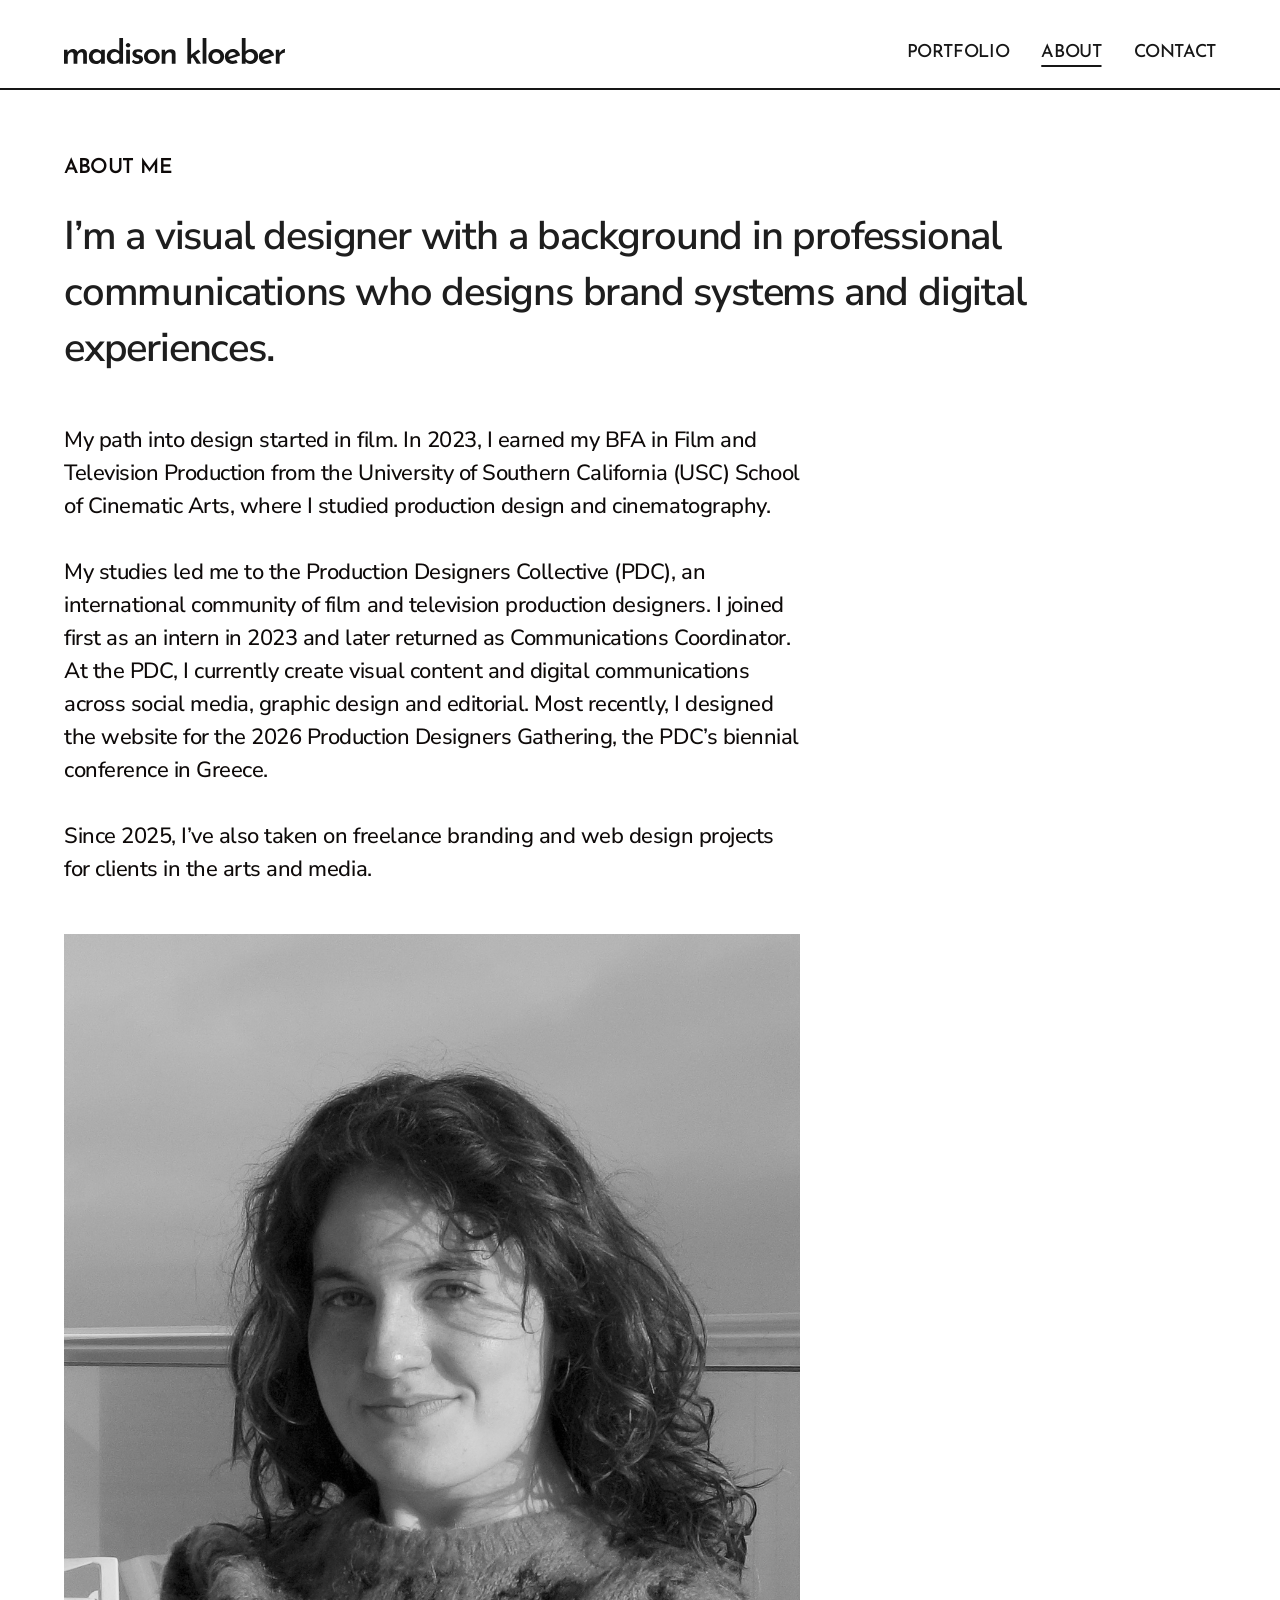
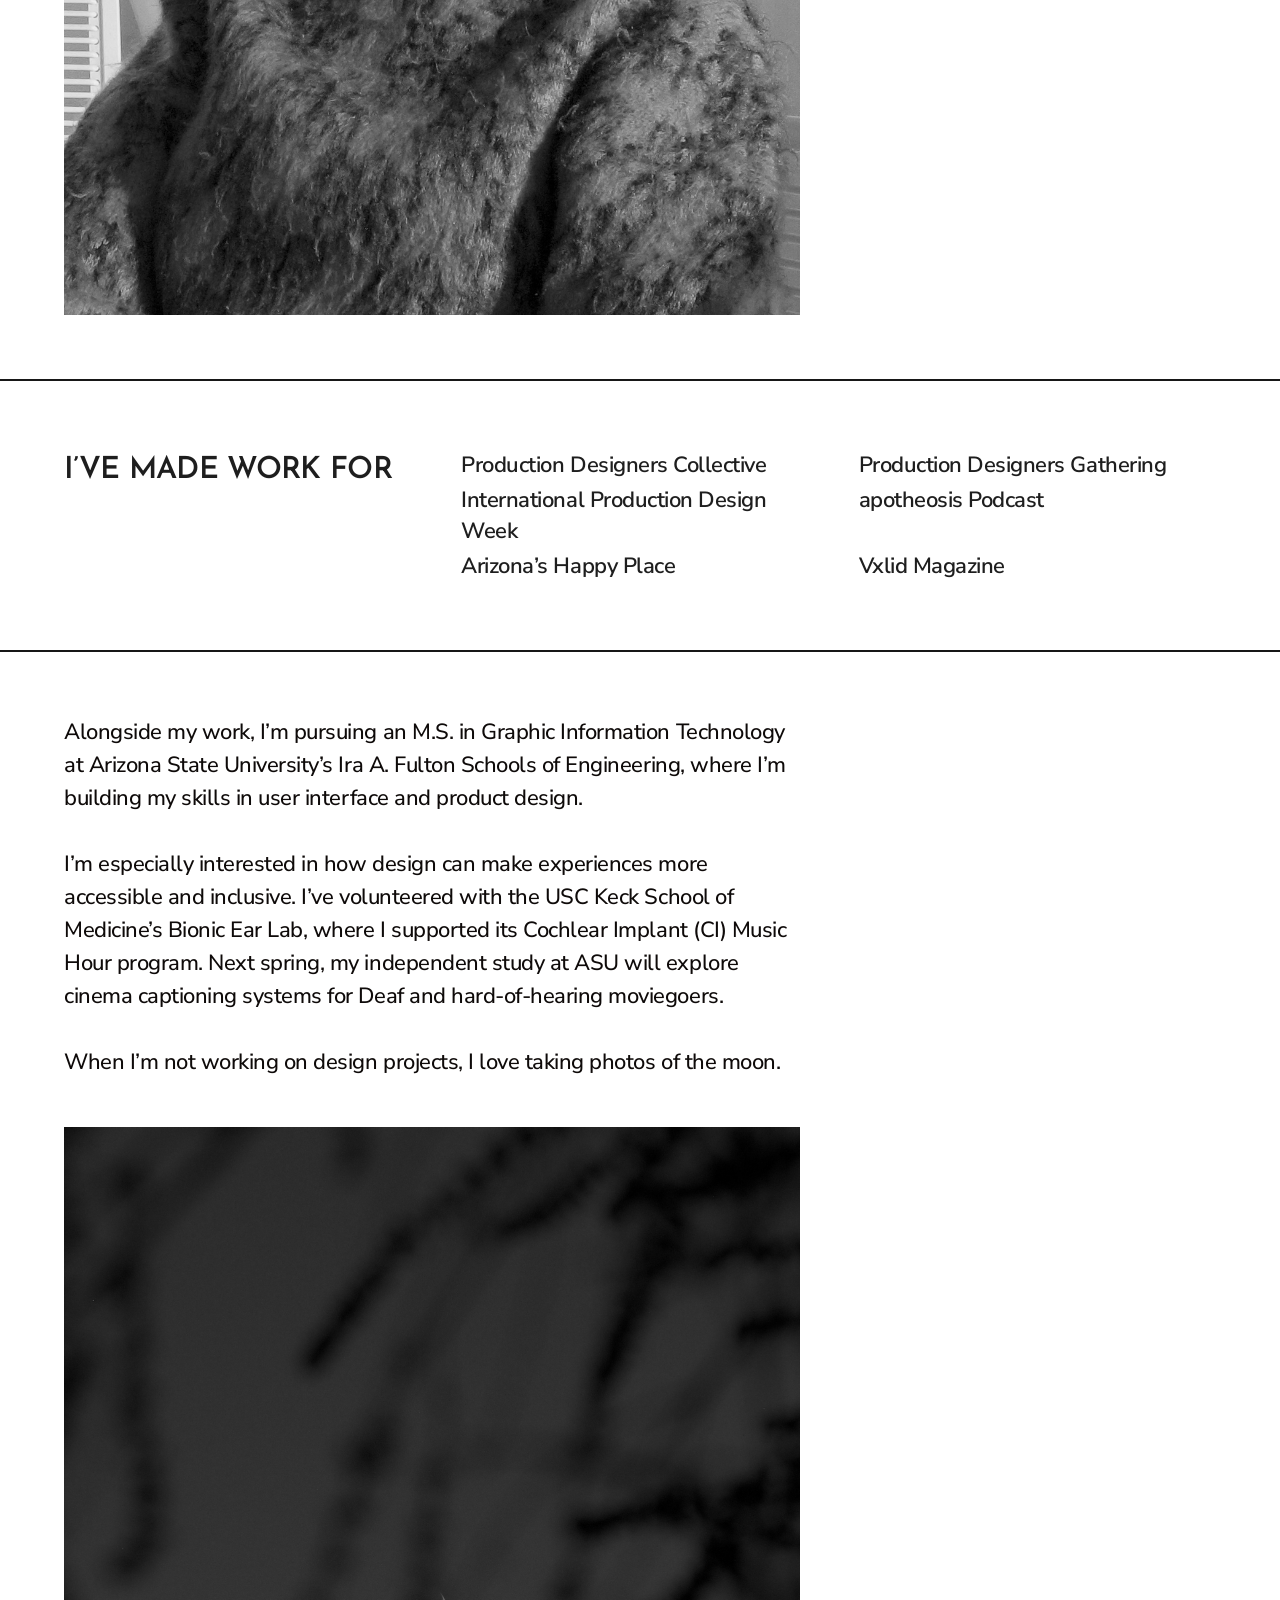
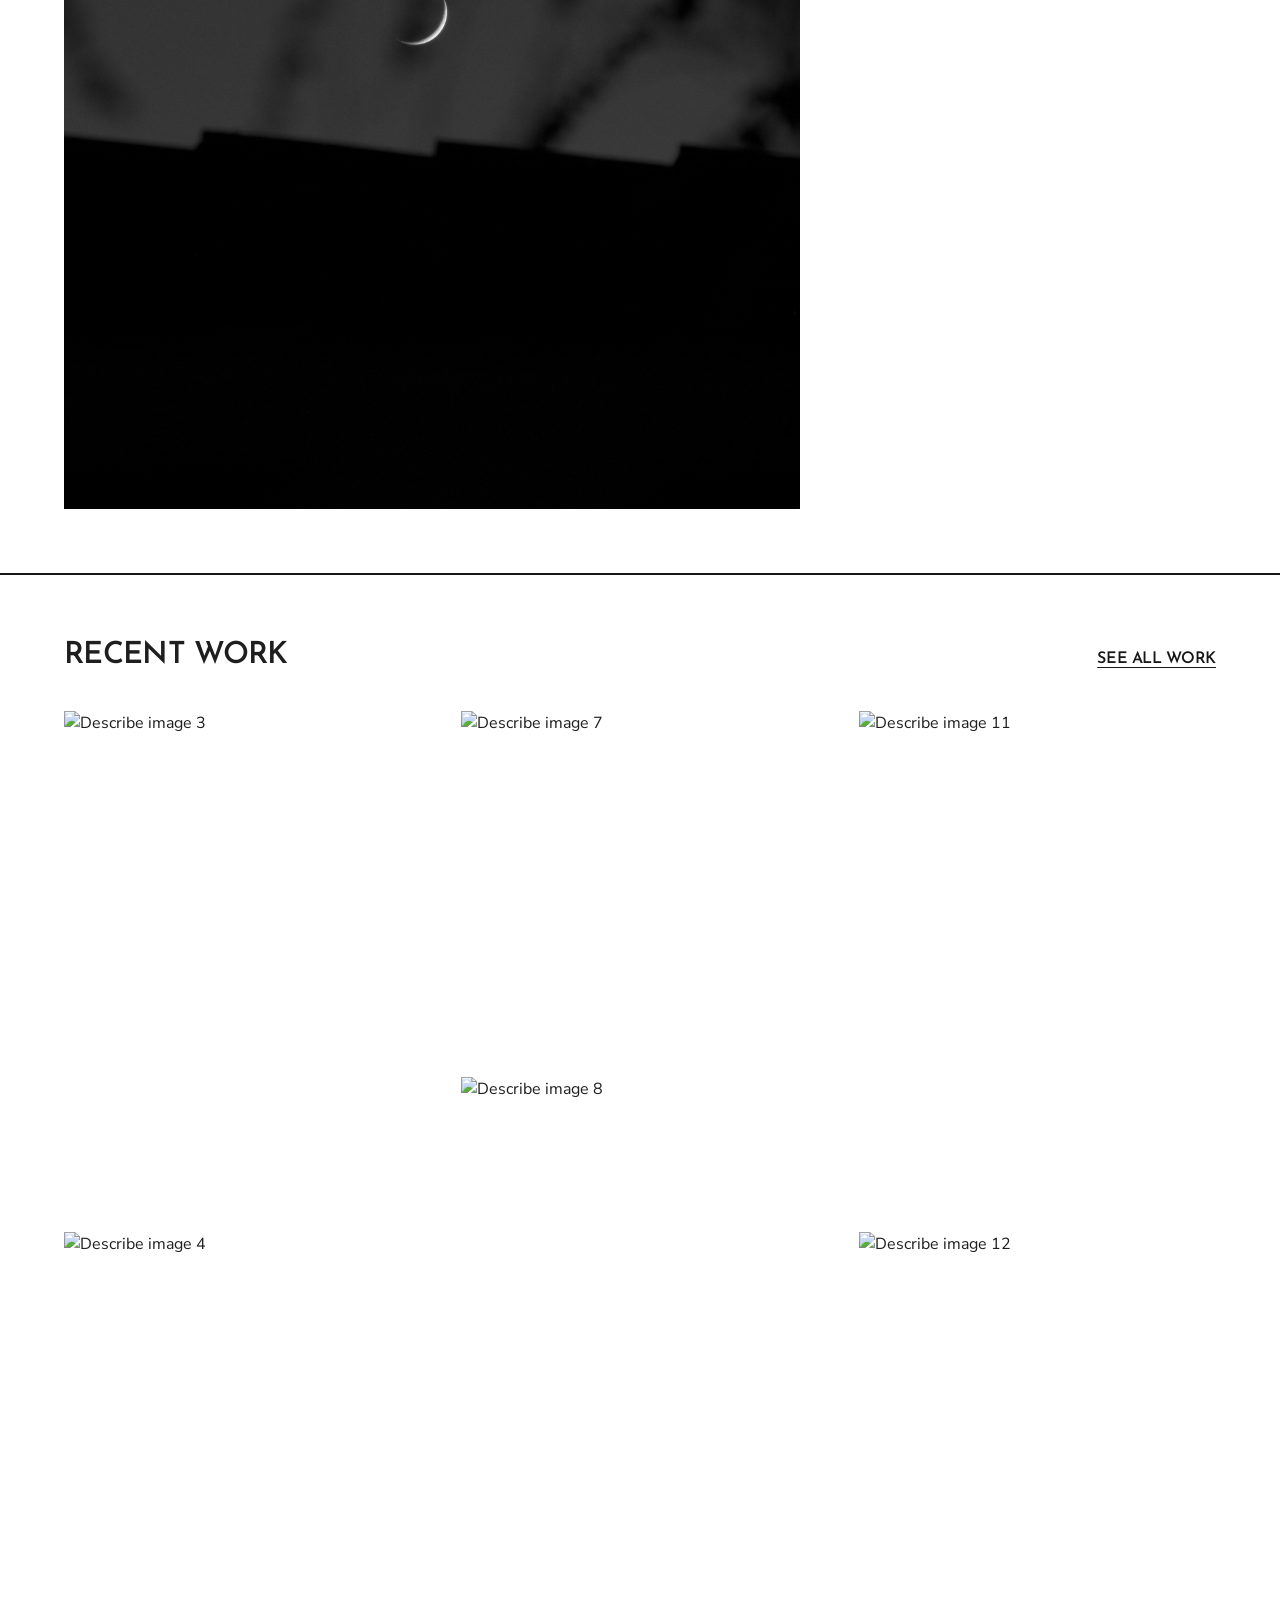
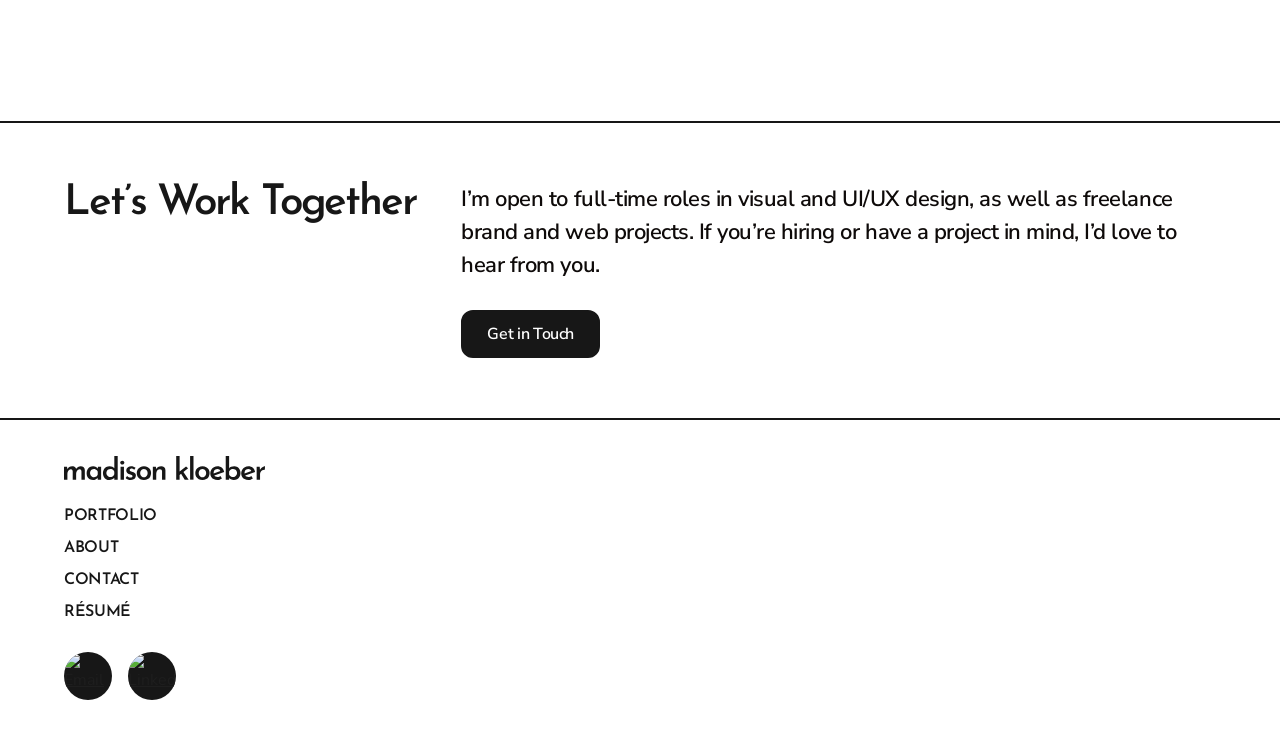
==== commit 91f3d659: "Updates" ====
--- a/about.html
+++ b/about.html
@@ -63,15 +63,22 @@
     </nav>
 
     <div class="site-footer site-footer--menu">
+      <a class="logo" href="index.html">
+        <img src="images/logo-navy-small.svg" alt="Madison Kloeber, home" width="161" height="19">
+      </a>
+
       <nav aria-label="Menu footer">
         <ul class="footer-list" role="list">
+          <li><a href="index.html">Portfolio</a></li>
+          <li><a href="about.html">About</a></li>
+          <li><a href="contact.html">Contact</a></li>
           <li><a href="resume.pdf">Résumé <span class="visually-hidden">(PDF)</span></a></li>
         </ul>
       </nav>
 
       <ul class="social" role="list">
         <li>
-          <a href="mailto:studio@madisonkloeber.com" rel="noopener">
+          <a href="mailto:studio@madisonkloeber.com">
             <img src="images/icon-mail.svg" alt="Email" width="40" height="40">
           </a>
         </li>
@@ -95,24 +102,16 @@
 
       <div class="about__body">
         <div class="about__text">
-          <p>My path into design started in film. I earned my BFA in Film and Television Production from the University of Southern California (USC) School of Cinematic Arts in 2023, where I studied production design and cinematography. My studies led me to the Production Designers Collective (PDC), an international community of film and television production designers, where I create visual content and digital communications across social media, graphic design and editorial.</p>
-
-          <p>Since 2025, I’ve also taken on freelance branding and web design projects. Most recently, I designed the website for the 2026 Production Designers Gathering, the PDC’s biennial conference in Greece.</p>
-
-          <p>Alongside my work, I’m pursuing an M.S. in Graphic Information Technology at Arizona State University’s Ira A. Fulton Schools of Engineering, where I’m building my skills in user interface and product design.</p>
-
-          <p>I’m especially interested in how design can make experiences more accessible and inclusive. I’ve volunteered with the USC Keck School of Medicine’s Bionic Ear Lab, supporting its Cochlear Implant (CI) Music Hour program, and next spring, my independent study at ASU will explore cinema captioning systems for Deaf and hard-of-hearing moviegoers.</p>
-
-          <p>When I’m not working on design projects, I love taking photos of the moon.</p>
+          <p>My path into design started in film. In 2023, I earned my BFA in Film and Television Production from the University of Southern California (USC) School of Cinematic Arts, where I studied production design and cinematography.</p>
+
+          <p>My studies led me to the Production Designers Collective (PDC), an international community of film and television production designers. I joined first as an intern in 2023 and later returned as Communications Coordinator. At the PDC, I currently create visual content and digital communications across social media, graphic design and editorial. Most recently, I designed the website for the 2026 Production Designers Gathering, the PDC’s biennial conference in Greece.</p>
+
+          <p>Since 2025, I’ve also taken on freelance branding and web design projects for clients in the arts and media.</p>
         </div>
 
         <div class="about__photos-wrap">
-          <ul class="about__photos" role="list">
-            <li><img src="images/madison-kloeber.png" alt="Madison Kloeber's portrait" width="600" height="800"></li>
-            <li><img src="images/crescent-moon.jpeg" alt="Crescent moon" class="bw-image" width="600" height="800"></li>
-          </ul>
-        </div>
-
+          <img src="images/madison-kloeber.png" alt="Portrait of Madison Kloeber" width="600" height="800">
+        </div>
       </div>
     </section>
 
@@ -129,6 +128,23 @@
       </ul>
     </section>
 
+    <!-- ABOUT ME, CONTINUED: same text/photo layout as the bio above -->
+    <section class="about" aria-label="More about me">
+      <div class="about__body">
+        <div class="about__text">
+          <p>Alongside my work, I’m pursuing an M.S. in Graphic Information Technology at Arizona State University’s Ira A. Fulton Schools of Engineering, where I’m building my skills in user interface and product design.</p>
+
+          <p>I’m especially interested in how design can make experiences more accessible and inclusive. I’ve volunteered with the USC Keck School of Medicine’s Bionic Ear Lab, where I supported its Cochlear Implant (CI) Music Hour program. Next spring, my independent study at ASU will explore cinema captioning systems for Deaf and hard-of-hearing moviegoers.</p>
+
+          <p>When I’m not working on design projects, I love taking photos of the moon.</p>
+        </div>
+
+        <div class="about__photos-wrap">
+          <img src="images/crescent-moon.jpeg" alt="Crescent moon" class="bw-image" width="600" height="800">
+        </div>
+      </div>
+    </section>
+
     <!-- RECENT WORK: masonry grid -->
     <section class="gallery" aria-labelledby="recent-work-heading">
       <div class="gallery__head">
@@ -158,7 +174,7 @@
     <section class="cta cta--split" aria-labelledby="cta-heading">
       <h2 id="cta-heading">Let’s Work Together</h2>
       <div class="cta__body">
-        <p class="cta__text">I’m open to full-time roles in visual, web and UI/UX design, as well as freelance brand and web projects. If you’re hiring or have a project in mind, I’d love to hear from you.</p>
+        <p class="cta__text">I’m open to full-time roles in visual and UI/UX design, as well as freelance brand and web projects. If you’re hiring or have a project in mind, I’d love to hear from you.</p>
         <div class="cta__links">
           <a class="cta__link" href="contact.html">Get in Touch</a>
         </div>
@@ -185,7 +201,7 @@
 
     <ul class="social" role="list">
       <li>
-        <a href="mailto:studio@madisonkloeber.com" rel="noopener">
+        <a href="mailto:studio@madisonkloeber.com">
           <img src="images/icon-mail.svg" alt="Email" width="48" height="48">
         </a>
       </li>
--- a/css/style.css
+++ b/css/style.css
@@ -321,15 +321,26 @@
   align-self: start;
   width: fit-content;
   margin-bottom: 24px;
-  padding: 4px 8px;
+  padding: 7px 12px;
   border: 1px solid var(--main-headings);
-  border-radius: 6px;
-  font-size: 0.8rem;            /* ~13px */
+  border-radius: 8px;
+  font-size: 1rem;              /* 16px */
   font-weight: 600;
   line-height: 1;
   letter-spacing: -0.022em;
   color: var(--main-headings);
 }
+
+/* Several tags on one project: a single row, so the card's subgrid rows still line up */
+.work__tags {
+  display: flex;
+  flex-wrap: wrap;
+  gap: 8px;
+  align-self: start;
+  margin-bottom: 24px;
+}
+.work__tags .work__tag { margin-bottom: 0; }
+.case-hero .work__tags { margin-bottom: 0; }
 
 .work__text {
   max-width: 60ch;
@@ -466,20 +477,24 @@
   color: var(--eyebrow);
 }
 .about__lead {
-  font-size: var(--text-h2);   /* 32px → 44px */
-  font-weight: 600;
-  line-height: 1.4;
-  letter-spacing: -0.03em;        /* -1.32px @44px */
-  color: var(--heading-dark);
-  padding-right: 320px;
-}
+  font-size: clamp(1.875rem, 1.1rem + 2vw, 2.5rem);   /* 30px → 40px; a step under h2 so it sets in two lines */
+  font-weight: 600;
+  line-height: 1.4;
+  letter-spacing: -0.03em;        /* -1.2px @40px */
+  color: var(--heading-dark);
+  text-wrap: pretty;              /* no one-word last line */
+  max-width: calc((100% - 2 * var(--gap)) / 3 + var(--gap) + 46rem);   /* ends where the bio text ends */
+}
+/* Same column grid as the clients band: photo in column 1, text starts where the client list does */
 .about__body {
   display: grid;
-  grid-template-columns: minmax(0, min(46rem, 55%)) minmax(0, 1fr);  /* text capped, photos take the rest */
-  gap: 48px;
-  align-items: start;
+  grid-template-columns: repeat(var(--grid-cols), minmax(0, 1fr));
+  gap: 48px var(--gap);
+  align-items: stretch;
 }
 .about__text {
+  grid-column: 2 / -1;
+  max-width: 46rem;
   font-family: var(--font-body);
   font-weight: 500;
   font-size: var(--text-lead);   /* same size as Home's paragraphs */
@@ -491,20 +506,27 @@
 .about__text p:last-child { margin-bottom: 0; }
 
 .about__photos-wrap {
-  position: sticky;      /* photos stay in view while the long text scrolls */
-  top: 24px;
-}
-.about__photos {
-  display: grid;
-  grid-template-columns: 1fr 1fr;
-  gap: clamp(12px, 1.5vw, 24px);
-  margin: 0;
-  padding: 0;
-  list-style: none;
-}
-.about__photos li { aspect-ratio: 3 / 4; }
-.about__photos img { width: 100%; height: 100%; object-fit: cover; }
+  grid-column: 1;
+  grid-row: 1;
+  margin-right: calc(clamp(48px, 7vw, 112px) - var(--gap));   /* ~100px from photo to text at 1440 */
+  position: relative;    /* photo fills the row, so its height matches the text beside it */
+}
+.about__photos-wrap img {
+  position: absolute;
+  inset: 0;
+  width: 100%;
+  height: 100%;
+  object-fit: cover;
+}
 .bw-image { filter: grayscale(100%); }
+
+/* Below 1440px the bio wraps taller than a 3:4 headshot can match, so text and photo stack */
+@media (max-width: 1439px) {
+  .about__body { grid-template-columns: minmax(0, 1fr); }
+  .about__text { grid-column: auto; }   /* stacked: text first */
+  .about__photos-wrap { grid-column: auto; grid-row: auto; margin-right: 0; max-width: 46rem; }   /* same width as the text */
+  .about__photos-wrap img { position: static; height: auto; aspect-ratio: 3 / 4; }   /* photo keeps its own shape */
+}
 
 /* Clients band */
 /* Same column grid as Home's gallery/CTA: heading in column 1, list in the rest */
@@ -650,8 +672,23 @@
   gap: var(--gap);
   padding: 60px var(--pad-x);
 }
-.case-section + .case-section { border-top: 2px solid var(--main-headings); }
-.case-section h2 {
+/* Part title (Event Website, Reflection…): full-width band over its sections, styled like Home's "Featured Work" */
+.case-part {
+  padding: 60px var(--pad-x) 0;
+  border-top: 2px solid var(--main-headings);
+  font-family: var(--font-head);
+  font-size: var(--text-h2);
+  font-weight: 600;
+  line-height: 1.4;
+  letter-spacing: -0.03em;
+  color: var(--heading-dark);
+}
+.case-figure + .case-part { margin-top: 60px; }
+/* Reflection: heading and text side by side, like the Let's Connect CTA */
+.case-section--reflection { border-top: 2px solid var(--main-headings); }
+.case-section--reflection .case-part { padding: 0; border: 0; }
+.case-part + .case-section { padding-top: 40px; }
+.case-section h3 {
   font-family: var(--font-head);
   font-size: var(--text-h3);
   font-weight: 600;
@@ -660,15 +697,39 @@
   text-transform: uppercase;
   color: var(--heading-dark);
 }
-.case-section h3 {
-  margin: 32px 0 12px;
-  font-family: var(--font-head);
-  font-size: 1.1rem;
-  font-weight: 600;
-  letter-spacing: -0.022em;
-  color: var(--heading-dark);
-}
-.case-section h3:first-child { margin-top: 0; }
+.case-section h4 {
+  margin: 40px 0 12px;
+  font-family: var(--font-head);
+  font-size: 1.5rem;    /* 24px; a step above body text */
+  font-weight: 600;
+  letter-spacing: -0.022em;
+  color: var(--heading-dark);
+}
+.case-section h4:first-child { margin-top: 0; }
+.case-section__body > * + * { margin-top: 1em; }
+.case-section__body > h4 + p { margin-top: 0; }
+.case-section__body ul {
+  max-width: 65ch;
+  padding-left: 1.25em;
+  list-style: disc;
+  font-size: var(--text-lead);
+  font-weight: 600;
+  line-height: 1.5;
+  letter-spacing: -0.022em;
+  color: var(--eyebrow);
+}
+.case-section__body li + li { margin-top: 0.4em; }
+.case-section__body .case-figure { margin: 24px 0 0; }   /* image placeholder inside a section: no page margins */
+.case-section__body .case-figure-wrap .case-figure { margin-top: 0; }
+.case-figure-wrap { margin-top: 24px; }
+.case-figure-wrap figcaption {
+  margin-top: 12px;
+  font-size: 1rem;
+  font-weight: 600;
+  letter-spacing: -0.022em;
+  color: var(--eyebrow);
+}
+.case-section__body .case-back { margin-top: 32px; }
 .case-section__body p {
   max-width: 65ch;
   font-size: var(--text-lead);
@@ -686,6 +747,7 @@
   font-style: italic;
   color: #555;
 }
+.case-section__body span.case-todo { padding: 0 4px; border-radius: 4px; font-size: inherit; }   /* inline placeholder within a sentence */
 
 /* ---------- Contact page ---------- */
 .contact-hero {
@@ -873,15 +935,15 @@
   .hero__image { order: -1; height: clamp(327px, 50vw, 450px); }
   .hero__content { padding: 56px var(--pad-x); gap: 32px; }
   .work { padding-top: 56px; }
-  .about__lead { padding-right: 160px; }
 
   .contact-hero { padding: 56px var(--pad-x); }
   .contact-hero__inner { max-width: none; }
 
-  .about__body { grid-template-columns: 1fr; gap: 32px; }
-  .about__photos-wrap { position: static; }
+  .about__body { gap: 32px; }
 
   .case-meta { grid-template-columns: repeat(2, minmax(0, 1fr)); }
+  .case-part { padding-top: 48px; }
+  .case-section h4 { font-size: 1.25rem; }   /* 20px: stays a step under the 24px h3 */
   .case-section { grid-template-columns: 1fr; gap: 24px; padding-block: 48px; }
 }
 
@@ -958,18 +1020,14 @@
 }
 
 /* Footer inside the overlay: the site footer in the page's menu colours */
-/* One compact row: Résumé left, social icons right */
-.site-footer--menu {
-  flex-direction: row;
-  justify-content: space-between;
-  align-items: center;
-  padding-block: 20px;
-  border-top-color: var(--menu-fg);
-}
-.site-footer.site-footer--menu nav,
-.site-footer.site-footer--menu .social { margin-top: 0; }   /* beats the page footer's phone spacing */
+.site-footer--menu { border-top-color: var(--menu-fg); }
 .site-footer--menu .footer-list a { color: inherit; }
 .site-footer--menu .social img { background: var(--menu-fg); }
+
+/* Very short screens (e.g. landscape): drop the menu footer; the page footer has the same links */
+@media (max-height: 560px) {
+  .site-footer--menu { display: none; }
+}
 
 /* Desktop and tablet never show the overlay */
 @media (min-width: 641px) {
@@ -1036,7 +1094,6 @@
   .filters__btn { min-height: 44px; padding: 0 8px; }
 
   /* Project tags: larger for small screens (still labels, not buttons) */
-  .work__tag { padding: 7px 12px; border-radius: 8px; font-size: 1rem; }   /* 16px */
   .case-hero { padding: 40px var(--pad-x); }
   .case-hero__back { display: inline-flex; align-items: center; min-height: 44px; padding-block: 0; }   /* 44px tap target */
   .case-hero .cta__link { align-self: stretch; text-align: center; }   /* full-width button, like Submit */
@@ -1055,7 +1112,6 @@
   .collaborate__form { grid-column: 1 / -1; }   /* stacked, full width */
   .contact-form__submit { align-self: stretch; }   /* full width on phones */
   .contact-hero__links a { display: inline-flex; align-items: center; min-height: 44px; padding-block: 0; }   /* 44px tap targets */
-  .about__lead { padding-right: 0; }
 
   /* About: Home's phone rhythm */
   .about { padding-block: 40px; gap: 32px; }
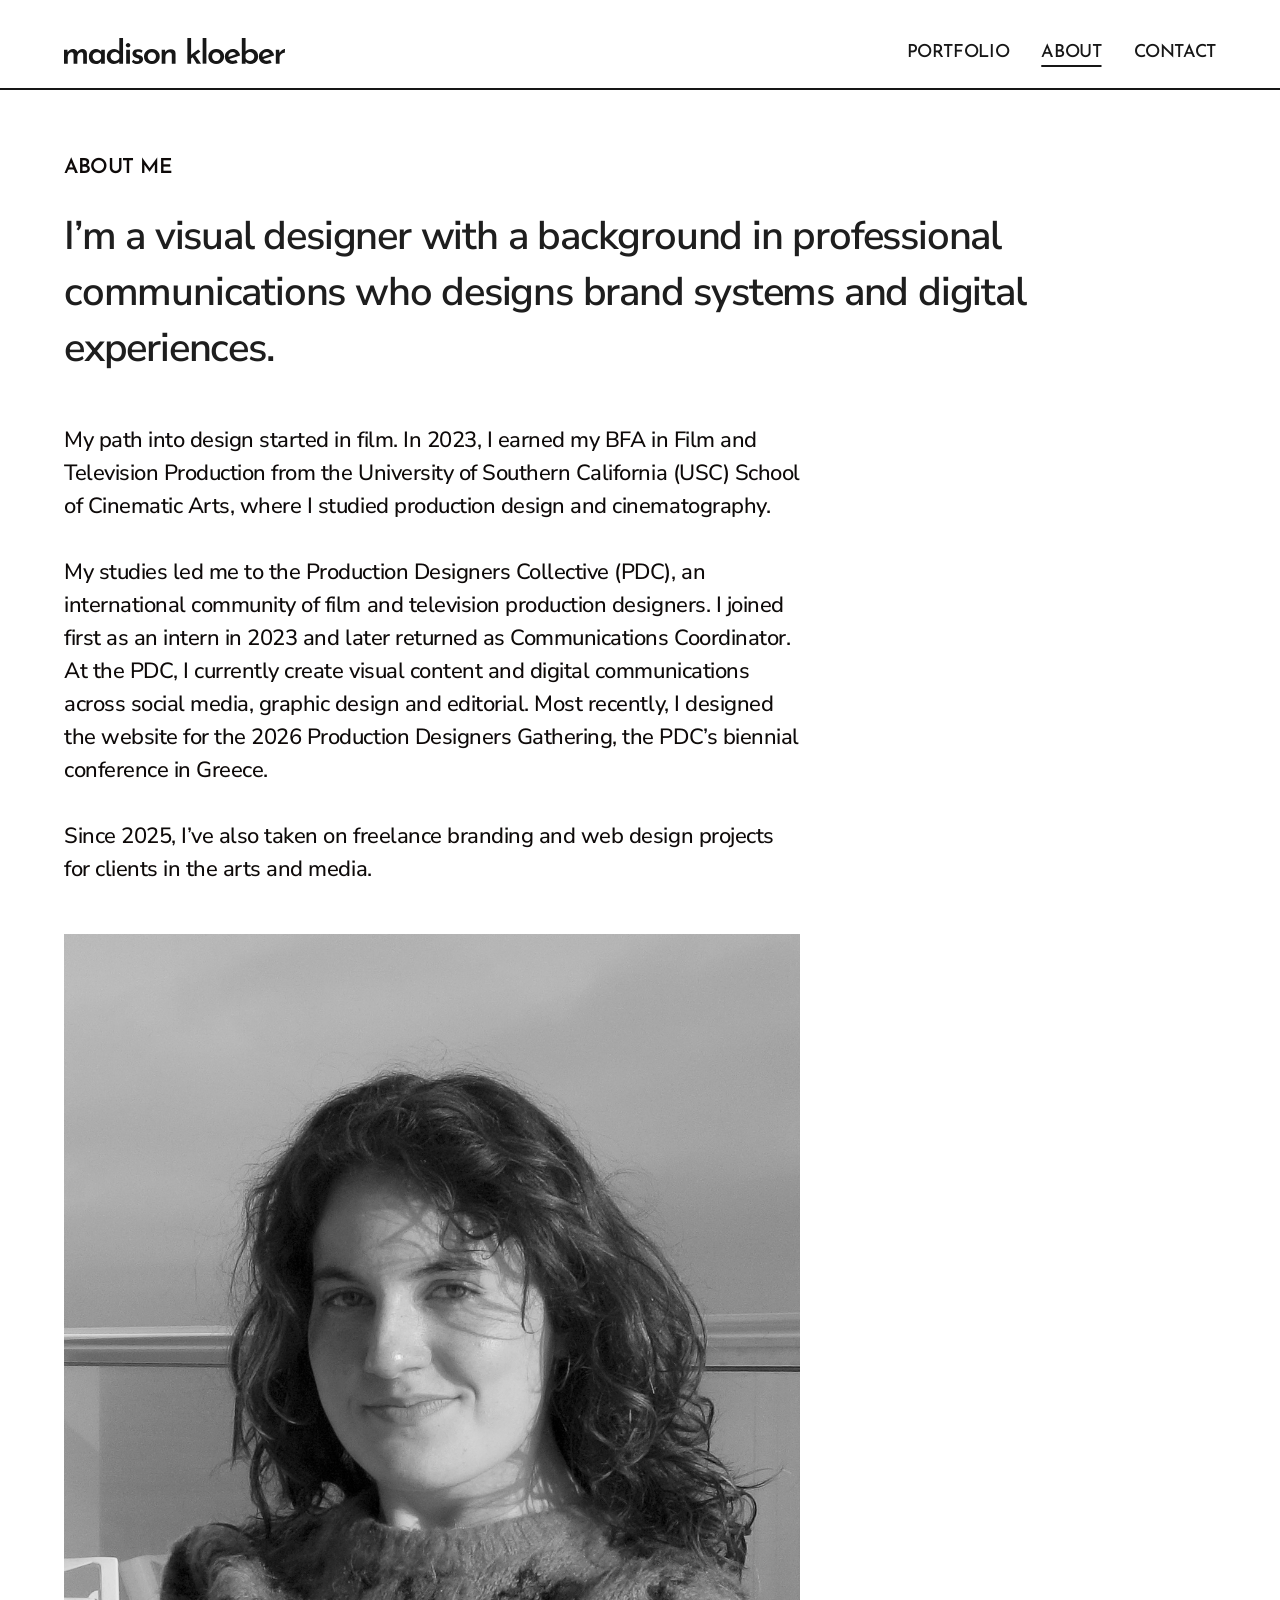
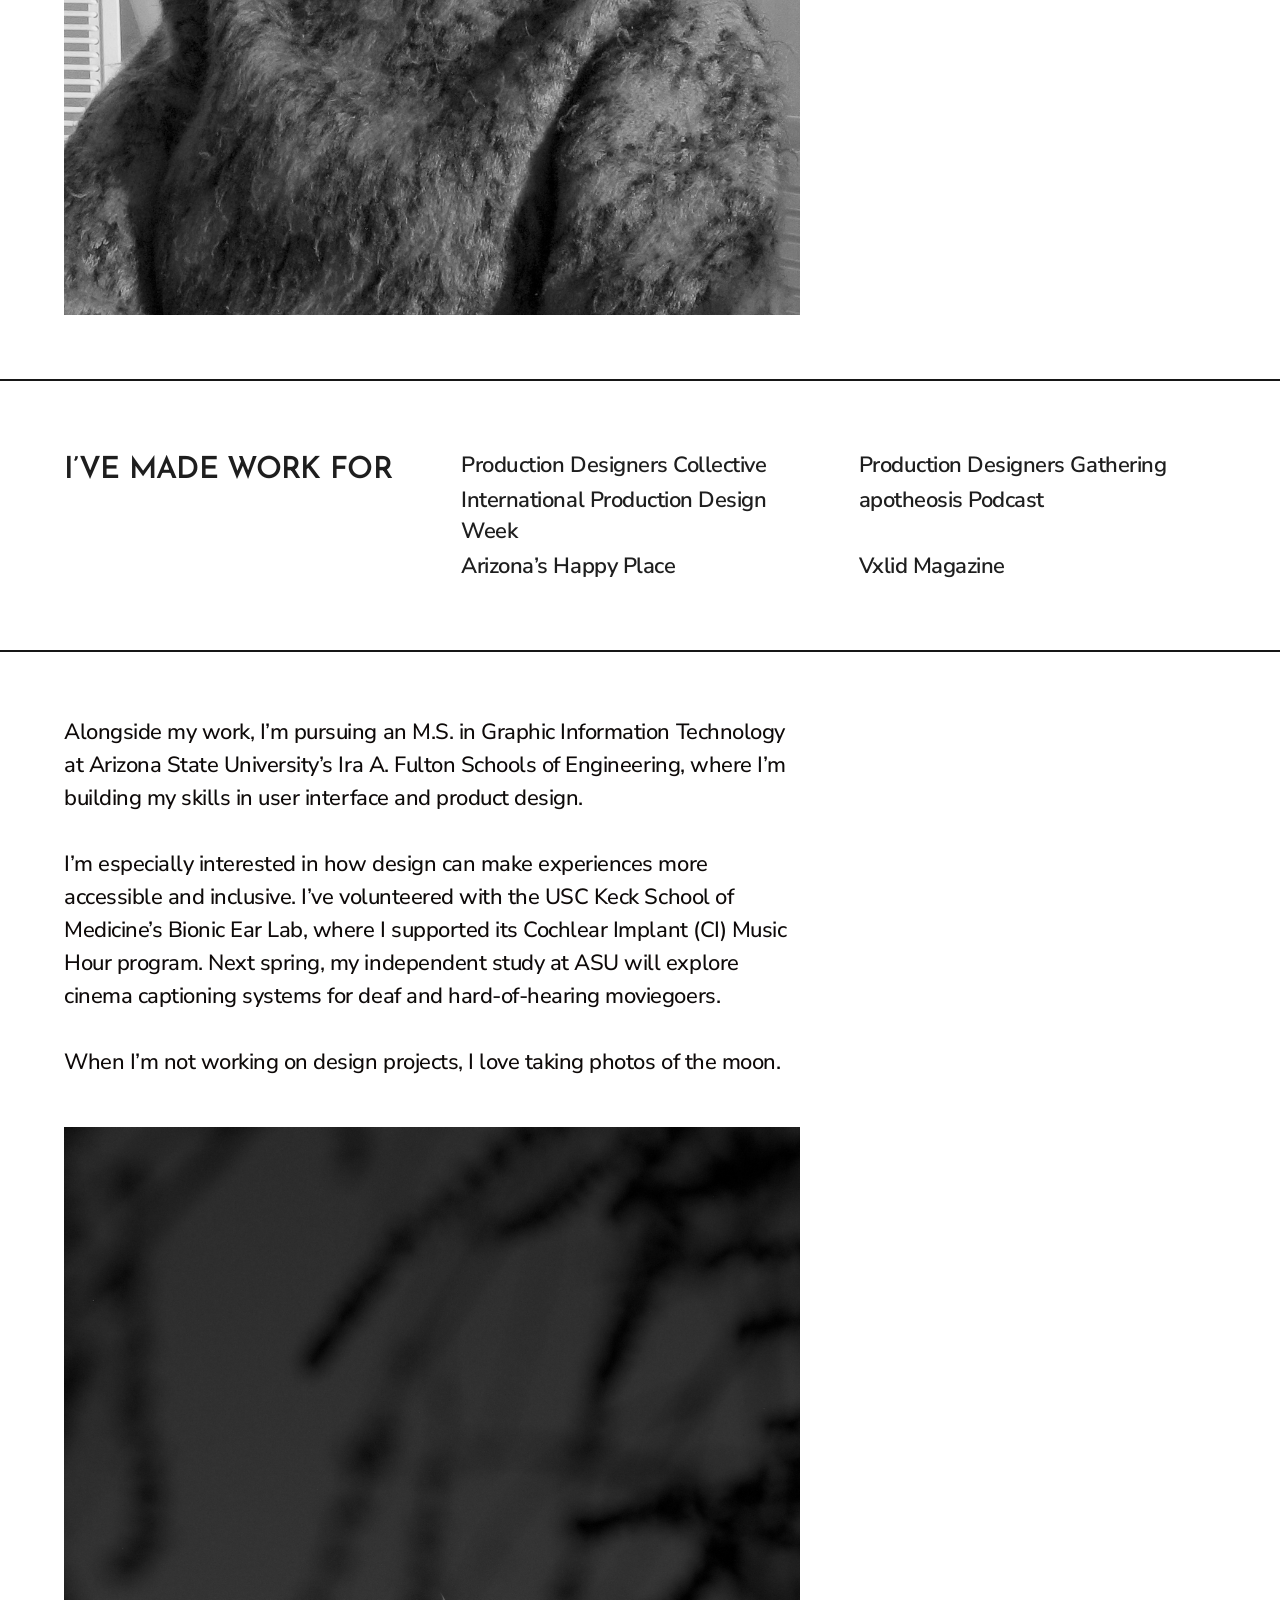
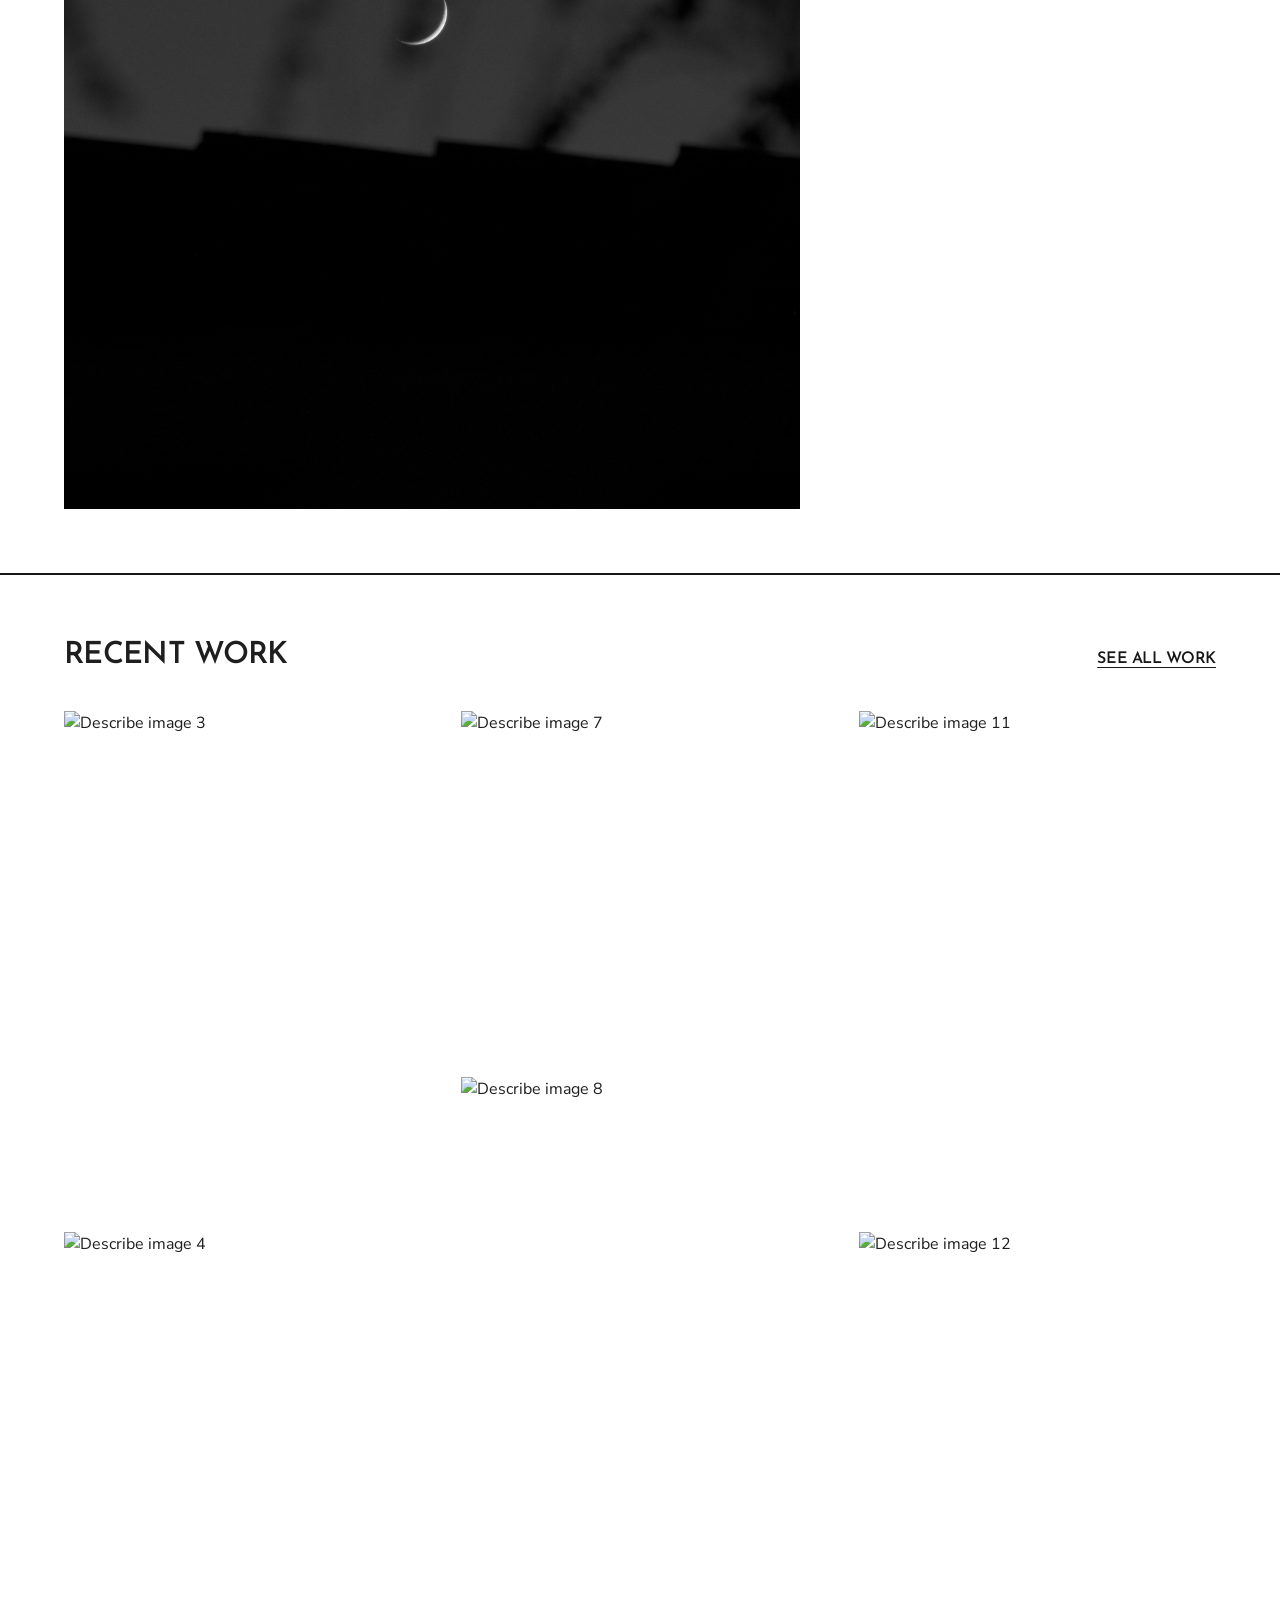
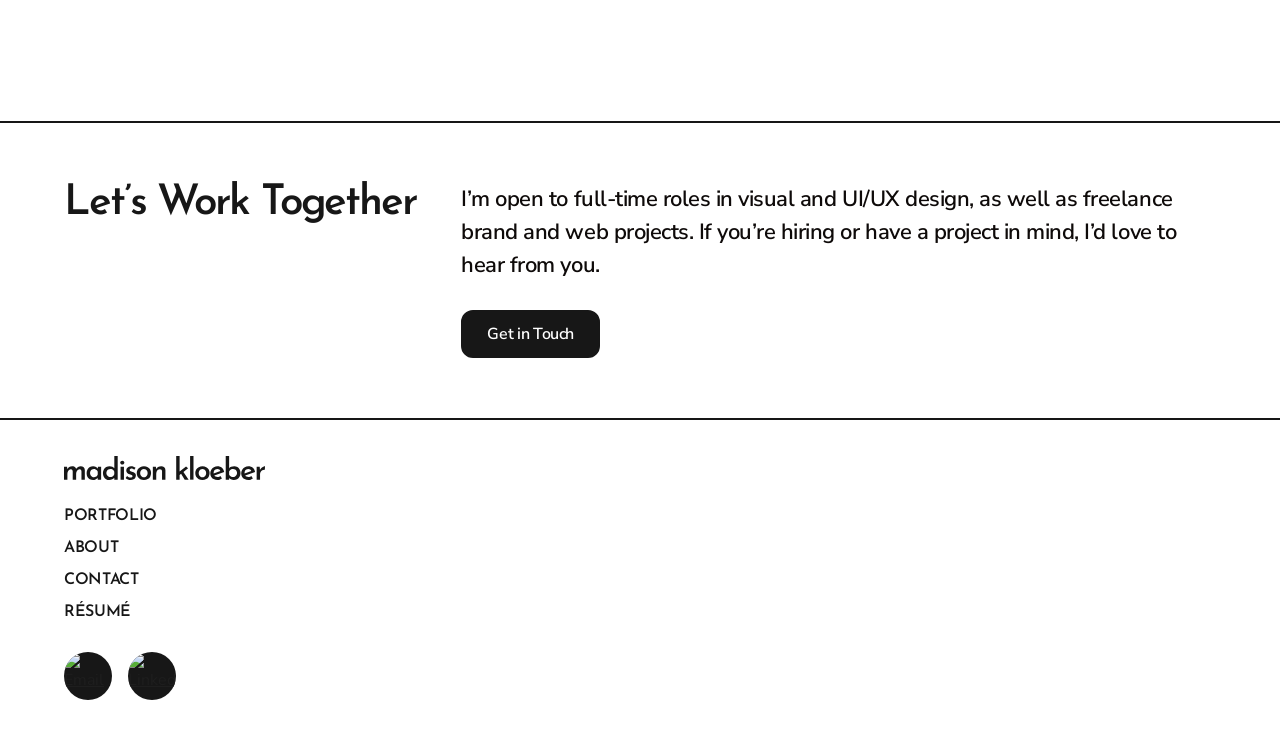
==== commit e3543dcf: "gathering update" ====
--- a/about.html
+++ b/about.html
@@ -134,7 +134,7 @@
         <div class="about__text">
           <p>Alongside my work, I’m pursuing an M.S. in Graphic Information Technology at Arizona State University’s Ira A. Fulton Schools of Engineering, where I’m building my skills in user interface and product design.</p>
 
-          <p>I’m especially interested in how design can make experiences more accessible and inclusive. I’ve volunteered with the USC Keck School of Medicine’s Bionic Ear Lab, where I supported its Cochlear Implant (CI) Music Hour program. Next spring, my independent study at ASU will explore cinema captioning systems for Deaf and hard-of-hearing moviegoers.</p>
+          <p>I’m especially interested in how design can make experiences more accessible and inclusive. I’ve volunteered with the USC Keck School of Medicine’s Bionic Ear Lab, where I supported its Cochlear Implant (CI) Music Hour program. Next spring, my independent study at ASU will explore cinema captioning systems for deaf and hard-of-hearing moviegoers.</p>
 
           <p>When I’m not working on design projects, I love taking photos of the moon.</p>
         </div>
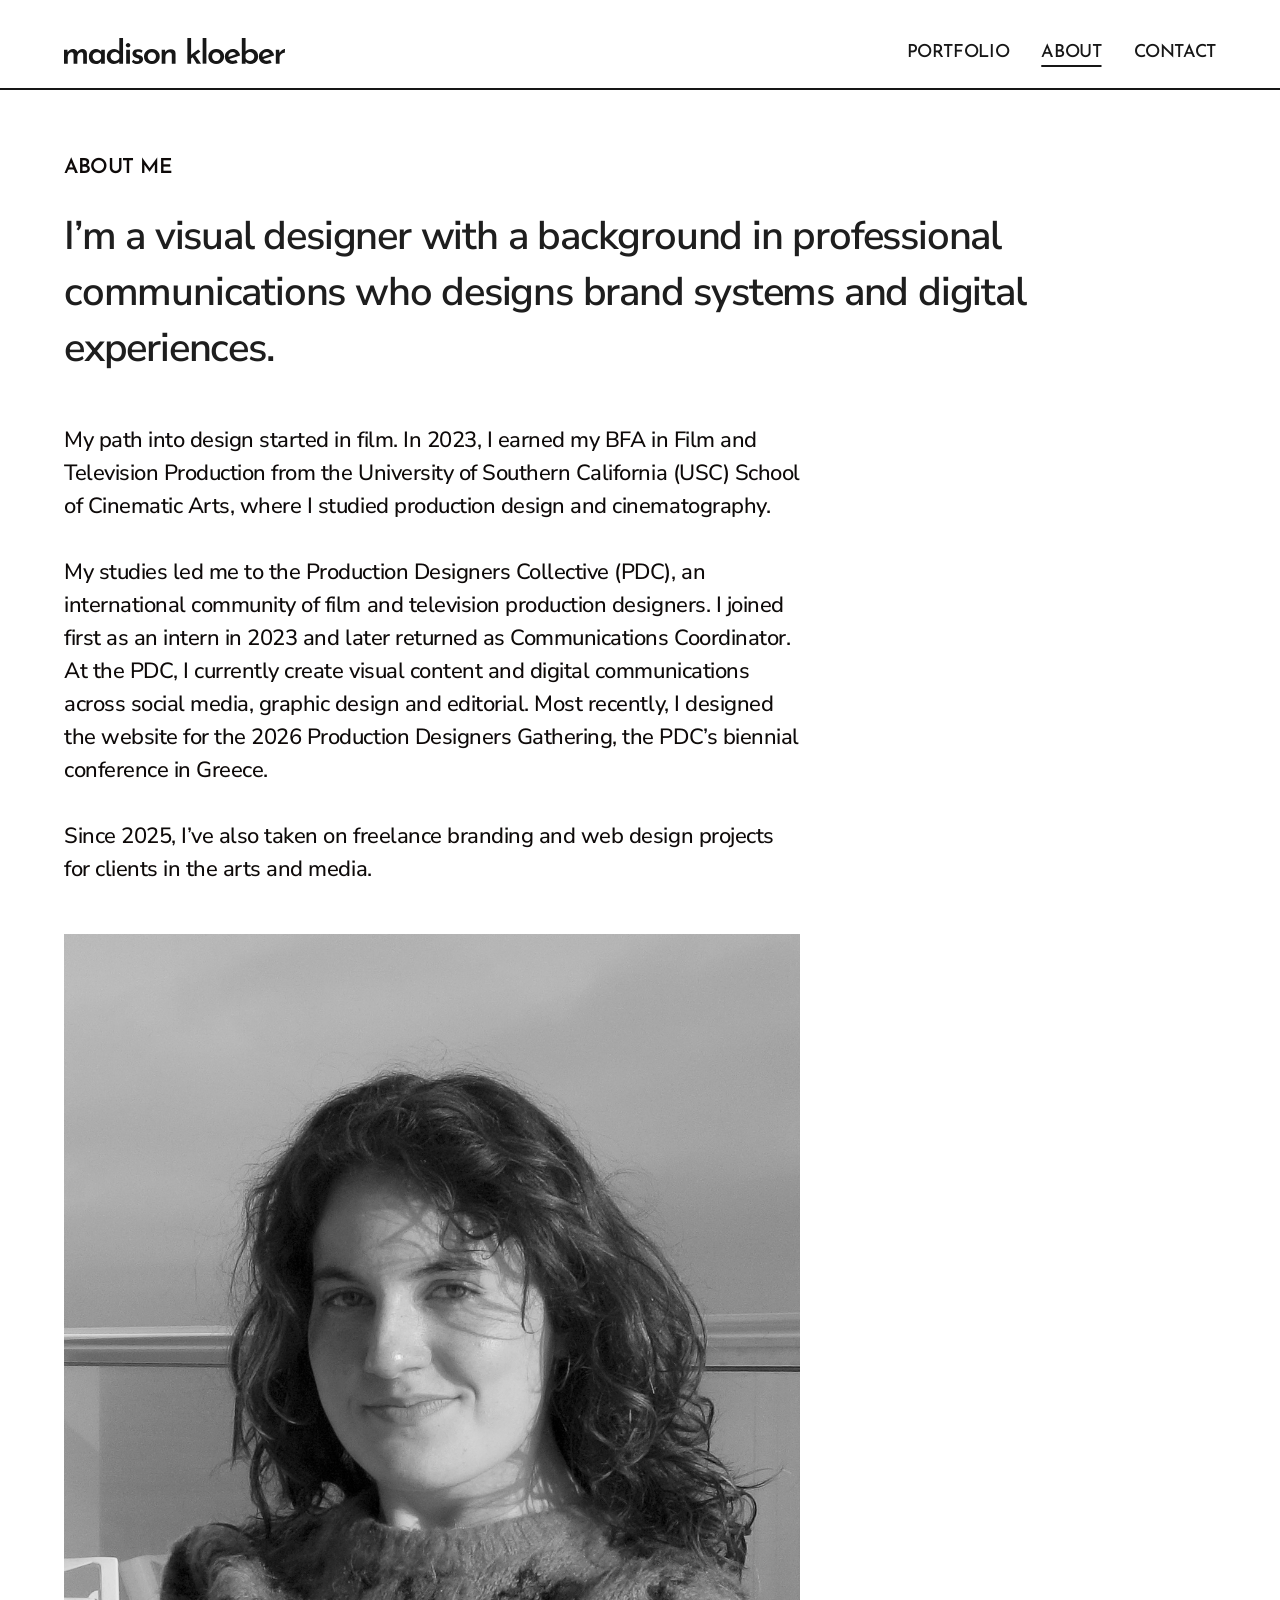
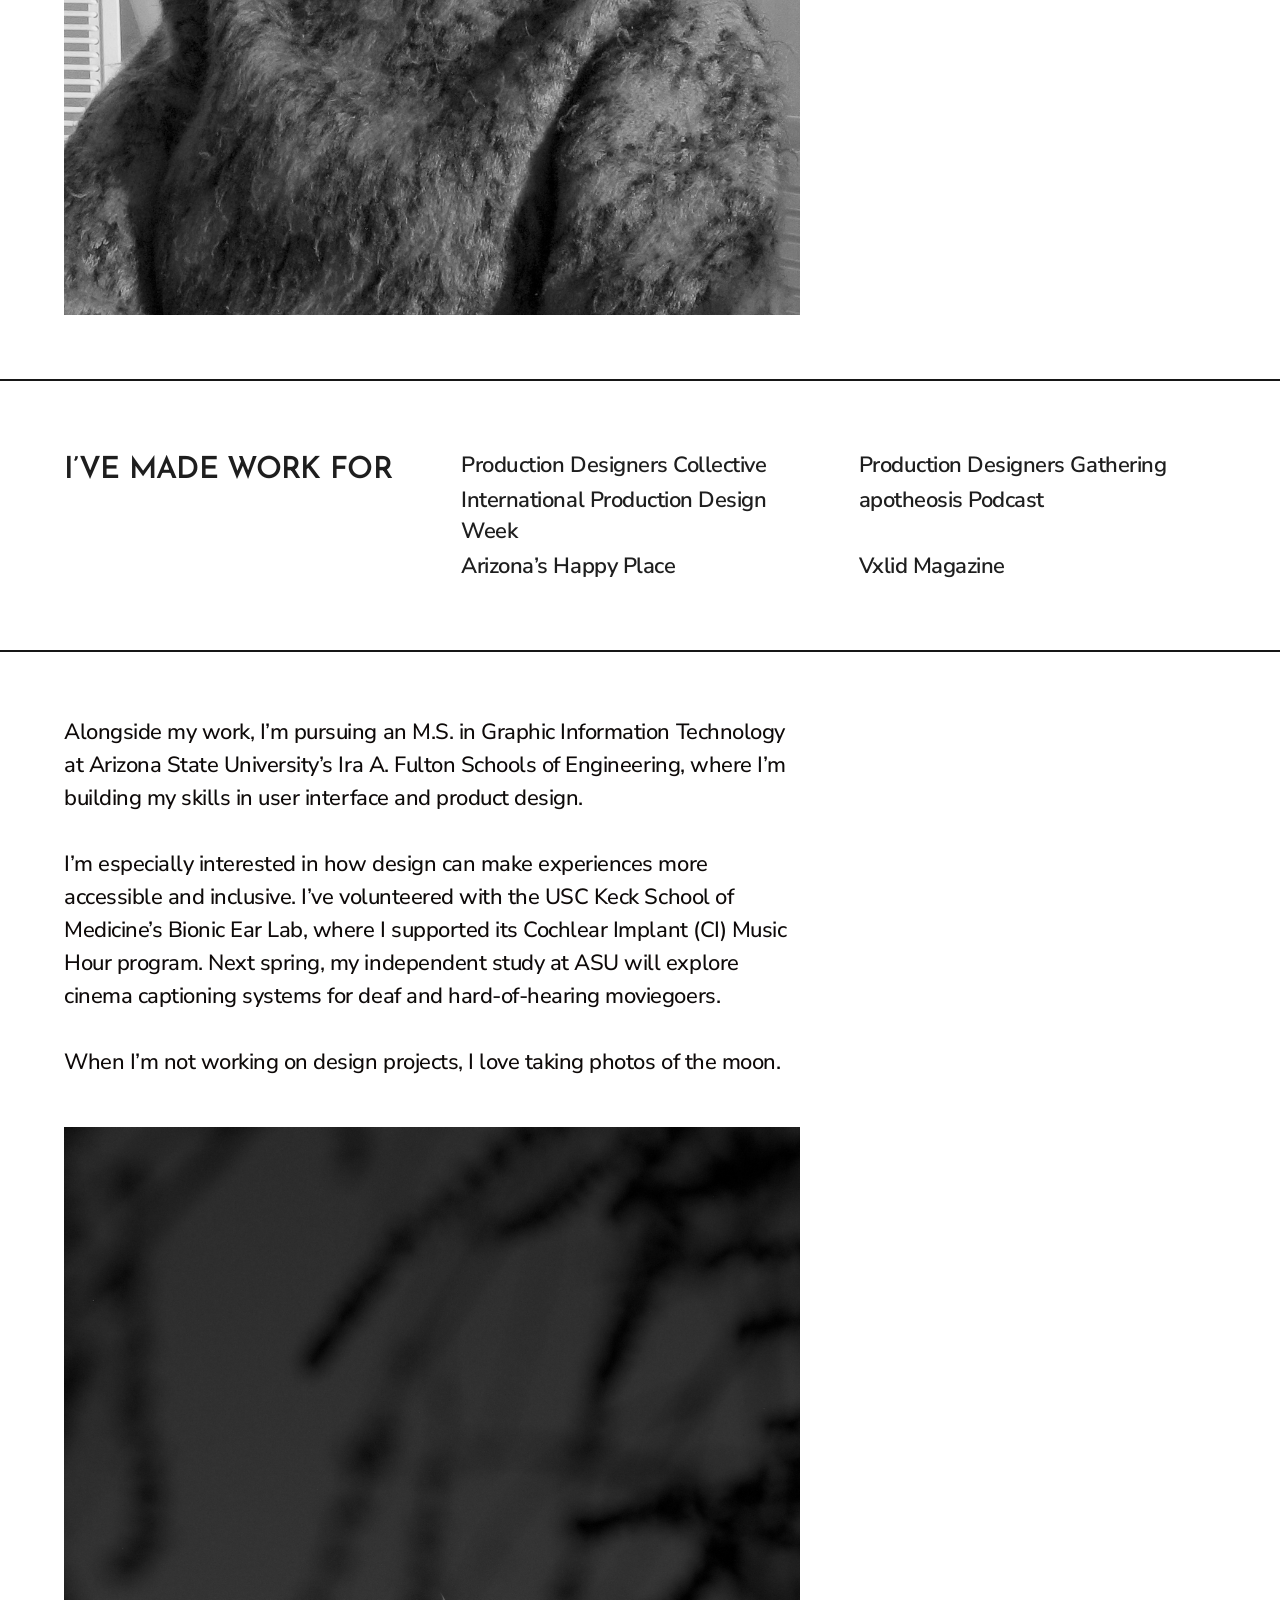
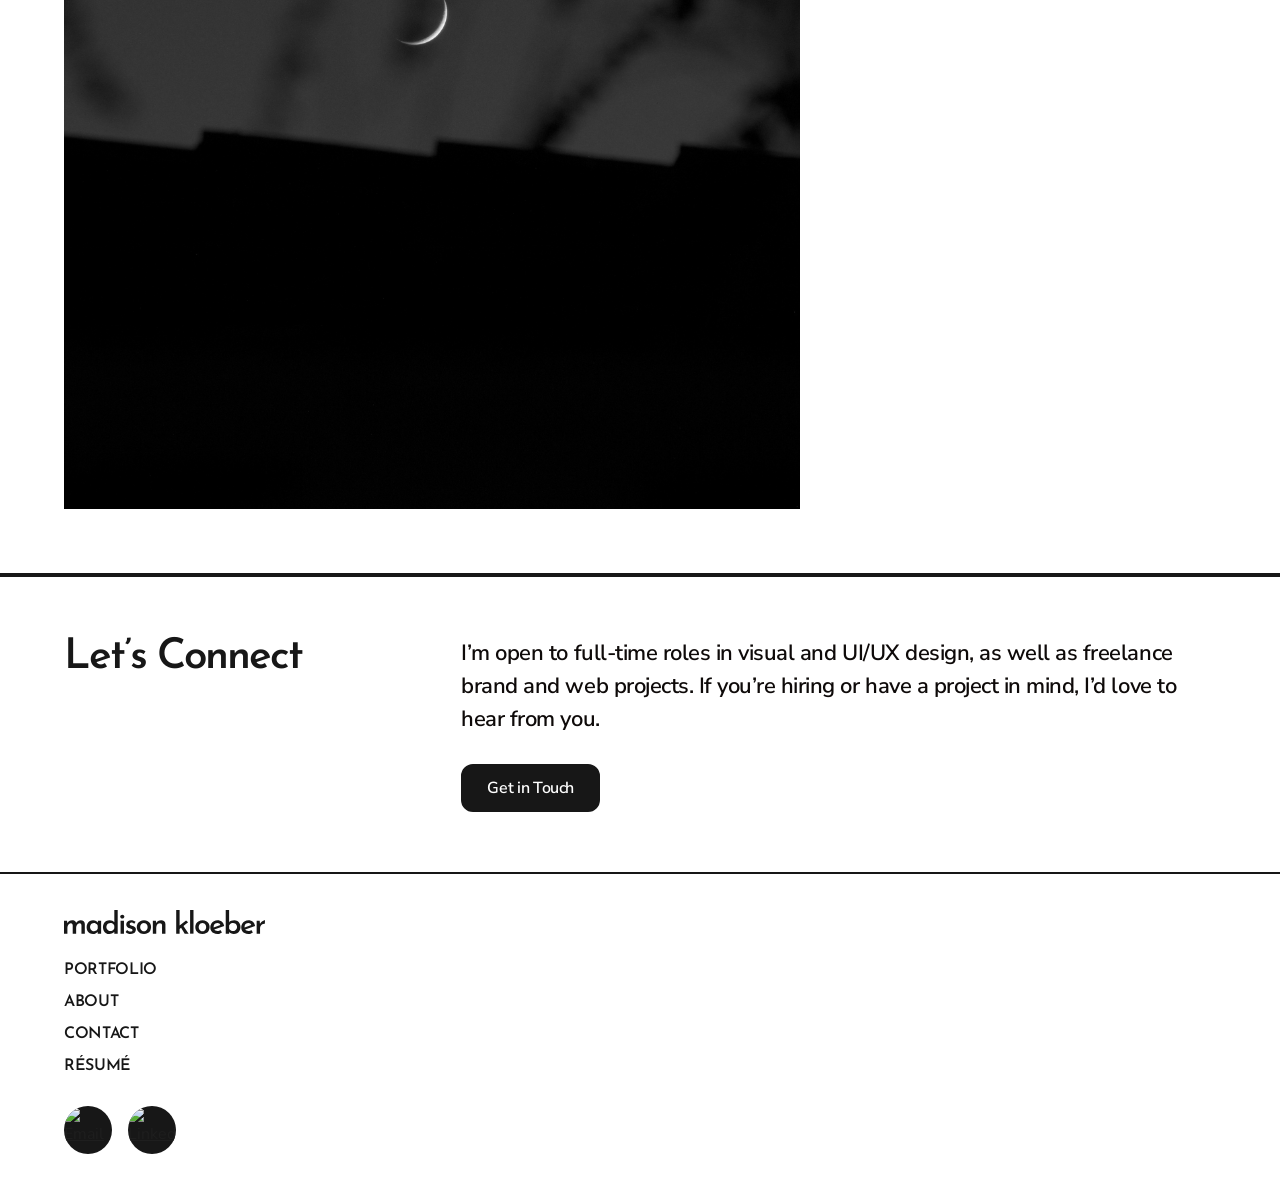
==== commit f00590ff: "v1 prep: cut scope, add résumé, rebuild More Work grid - noindex the unfinished Armin Hofmann, Sojou" ====
--- a/about.html
+++ b/about.html
@@ -145,34 +145,9 @@
       </div>
     </section>
 
-    <!-- RECENT WORK: masonry grid -->
-    <section class="gallery" aria-labelledby="recent-work-heading">
-      <div class="gallery__head">
-        <h2 id="recent-work-heading">Recent Work</h2>
-        <a class="gallery__link" href="index.html#additional-work">See all work</a>
-      </div>
-
-      <div class="masonry masonry--2">
-        <ul class="masonry__col" role="list">
-          <li><img src="images/about-03.jpg" alt="Describe image 3" width="407" height="548" loading="lazy"></li>
-          <li><img src="images/about-04.jpg" alt="Describe image 4" width="407" height="428" loading="lazy"></li>
-        </ul>
-
-        <ul class="masonry__col" role="list">
-          <li><img src="images/about-07.jpg" alt="Describe image 7" width="407" height="371" loading="lazy"></li>
-          <li><img src="images/about-08.jpg" alt="Describe image 8" width="407" height="679" loading="lazy"></li>
-        </ul>
-
-        <ul class="masonry__col" role="list">
-          <li><img src="images/about-11.jpg" alt="Describe image 11" width="407" height="548" loading="lazy"></li>
-          <li><img src="images/about-12.jpg" alt="Describe image 12" width="407" height="428" loading="lazy"></li>
-        </ul>
-      </div>
-    </section>
-
     <!-- CTA -->
     <section class="cta cta--split" aria-labelledby="cta-heading">
-      <h2 id="cta-heading">Let’s Work Together</h2>
+      <h2 id="cta-heading">Let’s Connect</h2>
       <div class="cta__body">
         <p class="cta__text">I’m open to full-time roles in visual and UI/UX design, as well as freelance brand and web projects. If you’re hiring or have a project in mind, I’d love to hear from you.</p>
         <div class="cta__links">
--- a/css/style.css
+++ b/css/style.css
@@ -151,7 +151,7 @@
   text-decoration: none;
 }
 .nav-list a:hover,
-.nav-list a[aria-current="page"] {
+.nav-list a[aria-current] {   /* "page" on Home/About/Contact, "true" for Portfolio on case studies */
   text-decoration: underline;
   text-decoration-thickness: 1.5px;
   text-underline-offset: 8px;
@@ -289,8 +289,7 @@
 .cta__links { display: flex; flex-wrap: wrap; align-items: center; gap: 16px; }
 
 /* ---------- Work sections ---------- */
-.featured-work > h2,
-.additional-work > h2 {
+.featured-work > h2 {
   padding: 60px var(--pad-x) 0;
   font-family: var(--font-head);
   font-size: var(--text-h2);
@@ -299,7 +298,6 @@
   letter-spacing: -0.03em;
   color: var(--heading-dark);
 }
-.additional-work { border-top: 2px solid var(--main-headings); }
 
 .work { padding: 60px var(--pad-x) 14px; }
 .work:last-child { padding-bottom: 69px; }   /* film; footer draws the divider line */
@@ -391,8 +389,8 @@
   background: var(--placeholder);
 }
 
-/* Additional work: filterable grid */
-.additional-work { padding-bottom: 69px; }
+/* Work gallery: filterable grid under Featured Work */
+.work-gallery { padding-bottom: clamp(64px, 7vw, 112px); }   /* 64px phones → ~100px at 1440 before the CTA divider */
 .filters {
   display: flex;
   flex-wrap: wrap;
@@ -427,8 +425,17 @@
   aspect-ratio: 4 / 3;
   background: var(--placeholder);
 }
+.work-grid__link { display: block; text-decoration: none; }
+.work-grid__link:hover .work-grid__title { text-decoration: underline; }
+.work-grid__title {
+  margin-top: 12px;
+  font-size: 1.125rem;
+  font-weight: 600;
+  letter-spacing: -0.022em;
+  color: var(--main-headings);
+}
 .work-grid__caption {
-  margin-top: 12px;
+  margin-top: 4px;
   font-size: 1rem;
   font-weight: 600;
   letter-spacing: -0.022em;
@@ -700,7 +707,7 @@
 .case-section h4 {
   margin: 40px 0 12px;
   font-family: var(--font-head);
-  font-size: 1.5rem;    /* 24px; a step above body text */
+  font-size: clamp(1.375rem, 1.1rem + 0.7vw, 1.75rem);   /* 22px → 28px; above body text, under the 24px → 32px h3 */
   font-weight: 600;
   letter-spacing: -0.022em;
   color: var(--heading-dark);
@@ -729,6 +736,13 @@
   letter-spacing: -0.022em;
   color: var(--eyebrow);
 }
+/* Two images compared side by side (e.g. before/after); stays two-up on phones so the comparison holds */
+.case-figure-pair {
+  display: grid;
+  grid-template-columns: repeat(2, minmax(0, 1fr));
+  gap: var(--gap);
+}
+.case-figure-pair .case-figure { aspect-ratio: 4 / 5; }   /* Instagram portrait post */
 .case-section__body .case-back { margin-top: 32px; }
 .case-section__body p {
   max-width: 65ch;
@@ -748,6 +762,17 @@
   color: #555;
 }
 .case-section__body span.case-todo { padding: 0 4px; border-radius: 4px; font-size: inherit; }   /* inline placeholder within a sentence */
+/* Placeholders in the hero, meta list, bullets and captions: lighter, keep the text size */
+.case-hero .case-todo,
+.case-section__body li.case-todo,
+.case-section__body figcaption.case-todo {
+  padding: 2px 6px;
+  border: 1.5px dashed #767676;
+  border-radius: 4px;
+  font-size: inherit;
+  font-style: italic;
+  color: #555;
+}
 
 /* ---------- Contact page ---------- */
 .contact-hero {
@@ -943,7 +968,6 @@
 
   .case-meta { grid-template-columns: repeat(2, minmax(0, 1fr)); }
   .case-part { padding-top: 48px; }
-  .case-section h4 { font-size: 1.25rem; }   /* 20px: stays a step under the 24px h3 */
   .case-section { grid-template-columns: 1fr; gap: 24px; padding-block: 48px; }
 }
 
@@ -1060,8 +1084,7 @@
 
   /* Work: keep 2-column masonry on phone */
   .work { padding: 40px var(--pad-x) 26px; }
-  .featured-work > h2,
-  .additional-work > h2 { padding-top: 40px; }
+  .featured-work > h2 { padding-top: 40px; }
   .work h3 { margin-bottom: 24px; }
   .masonry { flex-direction: row; align-items: flex-start; }
   .masonry--2 {
@@ -1075,7 +1098,7 @@
   .grid--3col,
   .grid--2col { grid-template-columns: 1fr; }
 
-  /* Additional work + case study */
+  /* Work gallery + case study */
   .work-grid { padding-top: 24px; }
   /* Odd number of visible projects: the last one spans both columns (counts only unfiltered tiles) */
   .work-grid__item:nth-last-child(1 of :not([hidden])):nth-child(odd of :not([hidden])) {
@@ -1087,7 +1110,7 @@
   /* Filters: an even, full-width row of 44px tap targets */
   .filters {
     display: grid;
-    grid-template-columns: repeat(4, minmax(0, 1fr));
+    grid-template-columns: repeat(2, minmax(0, 1fr));
     gap: 8px;
     padding-top: 24px;
   }
